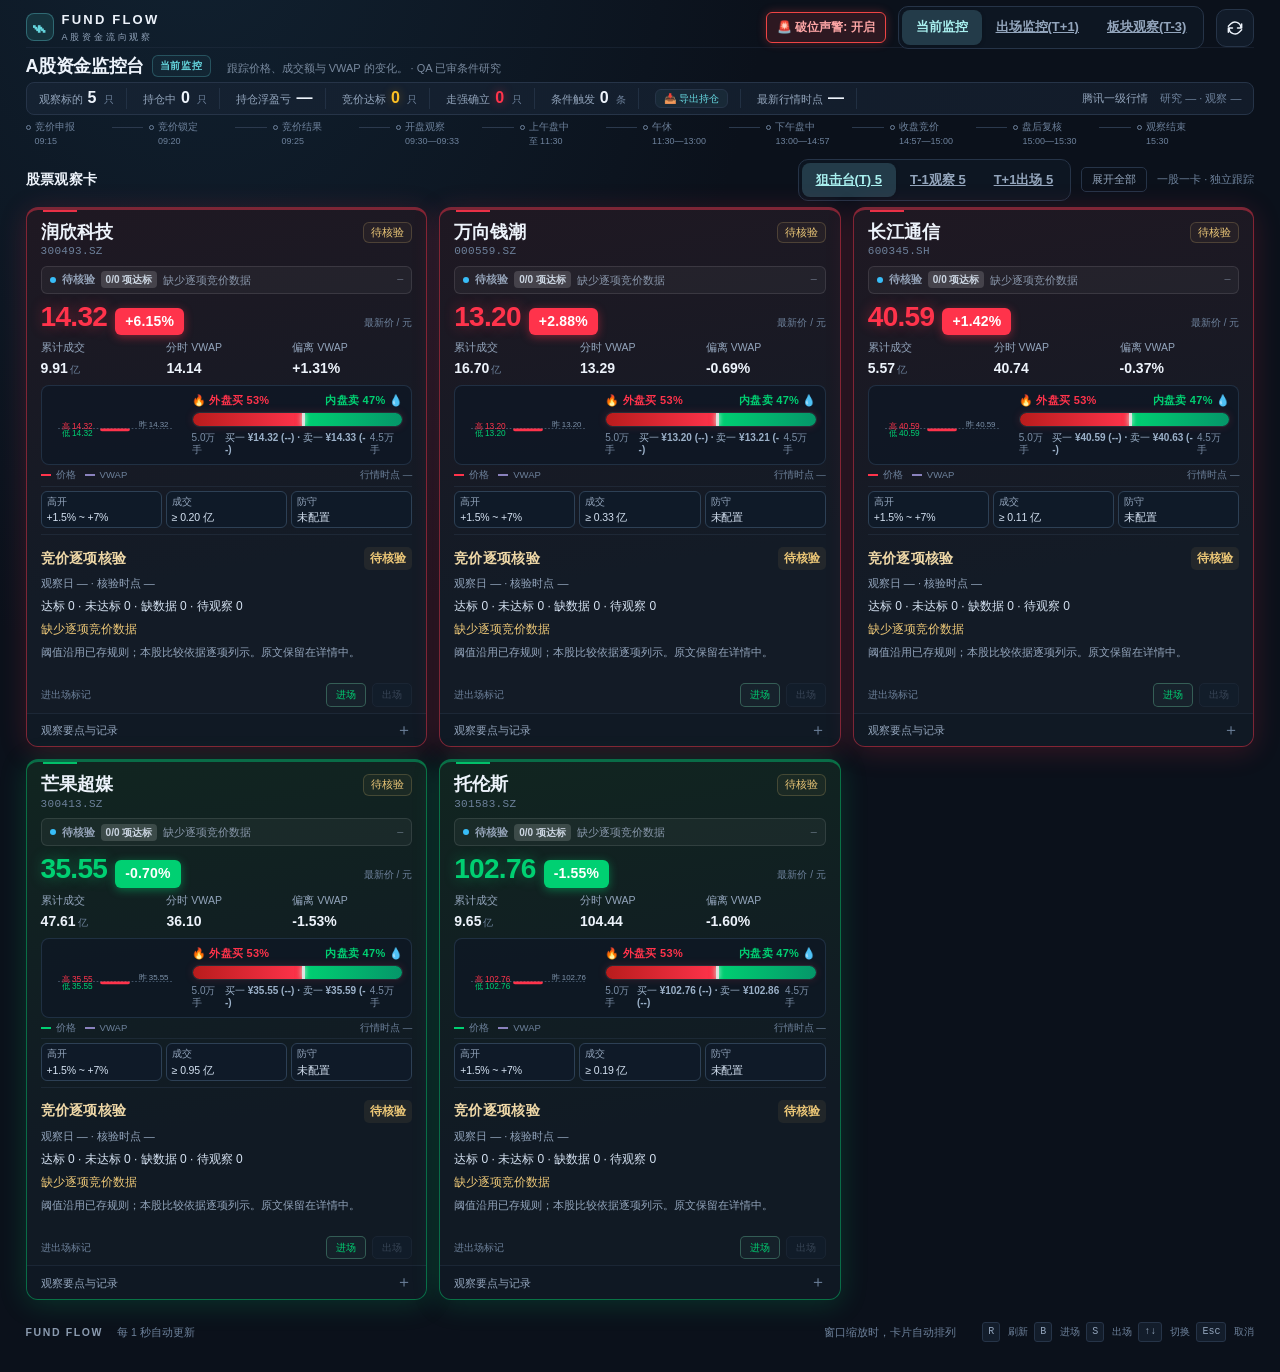
==== index.html @ 34c32840 "sync: 2026-11-11 03:13:58 (6 verified stocks handoff)" ====
<!doctype html>
<html lang="zh-CN">
<head>
  <meta charset="utf-8">
  <meta http-equiv="Cache-Control" content="no-cache, no-store, must-revalidate">
  <meta http-equiv="Pragma" content="no-cache">
  <meta http-equiv="Expires" content="0">
  <meta name="viewport" content="width=device-width, initial-scale=1">
  <meta name="color-scheme" content="dark">
  <title>A股资金监控台</title>
  <link rel="icon" href="data:,">
  <link rel="stylesheet" href="./sniper.css?v=20261111_v14">
  <script src="./sniper.js?v=20261111_v14" defer></script>
</head>
<body data-signal-boundary="not_a_trading_signal">
  <div class="page-shell">
    <header class="page-header">
      <div class="brand"><span class="brand-mark" aria-hidden="true">⌁</span><span>FUND FLOW<small>A股资金流向观察</small></span></div>
      <div class="header-actions">
        <button id="alarm-sound-toggle" class="alarm-sound-btn enabled" type="button" title="点击切换破位警报音">🚨 破位声警: 开启</button>
        <div class="mode-switch" role="group" aria-label="查看模式">
          <button id="live-mode" class="mode-button selected" type="button" aria-pressed="true">当前监控</button>
          <a class="mode-button" href="./exit-watch.html">出场监控(T+1)</a>
          <a class="mode-button" href="./sector-watch.html">板块观察(T-3)</a>
          </div>
        <button id="refresh-button" class="icon-button" type="button" aria-label="刷新当前监控" title="刷新当前监控"><svg viewBox="0 0 24 24" fill="none" aria-hidden="true"><path d="M20 7v5h-5M4 17v-5h5M19 11a7 7 0 0 0-12-4L4 10m16 4-3 3A7 7 0 0 1 5 13"/></svg></button>
      </div>
    </header>

    <main>
      <section class="overview" aria-labelledby="page-title">
        <div class="overview-heading">
          <div><h1 id="page-title">A股资金监控台<span id="mode-label" class="mode-label">当前监控</span></h1><p id="session-description" class="session-description">正在载入观察名单与最新行情。</p></div>
          </div>
        <div class="session-strip">
          <div class="session-stat"><span>观察标的</span><strong id="stock-count">—</strong><small>只</small></div>
          <div class="session-stat"><span>持仓中</span><strong id="holding-count">—</strong><small>只</small></div>
          <div class="session-stat"><span>持仓浮盈亏</span><strong id="pnl-summary">—</strong></div>
          <div class="session-stat gold-stat"><span>竞价达标</span><strong id="auction-confirmed-count" class="gold-text">—</strong><small>只</small></div>
          <div class="session-stat surge-stat"><span>走强确立</span><strong id="surge-confirmed-count" class="surge-text">—</strong><small>只</small></div>
          <div class="session-stat"><span>条件触发</span><strong id="event-count">—</strong><small>条</small></div>
          <div class="session-stat"><button id="export-holdings-btn" class="export-btn" type="button" title="导出持仓报告 (JSON)">📥 导出持仓</button></div>
          <div class="session-stat time-stat"><span>最新行情时点</span><strong id="quote-time">—</strong></div>
          <div class="session-source"><span id="source-label">行情来源待确认</span><span id="seed-date"></span></div>
        </div>
        <ol class="phase-track" aria-label="观察时段">
          <li data-step="0"><span class="step-dot"></span><span>竞价申报<small>09:15</small></span></li>
          <li data-step="1"><span class="step-dot"></span><span>竞价锁定<small>09:20</small></span></li>
          <li data-step="2"><span class="step-dot"></span><span>竞价结果<small>09:25</small></span></li>
          <li data-step="3"><span class="step-dot"></span><span>开盘观察<small>09:30—09:33</small></span></li>
          <li data-step="4"><span class="step-dot"></span><span>上午盘中<small>至 11:30</small></span></li>
          <li data-step="5"><span class="step-dot"></span><span>午休<small>11:30—13:00</small></span></li>
          <li data-step="6"><span class="step-dot"></span><span>下午盘中<small>13:00—14:57</small></span></li>
          <li data-step="7"><span class="step-dot"></span><span>收盘竞价<small>14:57—15:00</small></span></li>
          <li data-step="8"><span class="step-dot"></span><span>盘后复核<small>15:00—15:30</small></span></li>
          <li data-step="9"><span class="step-dot"></span><span>观察结束<small>15:30</small></span></li>
        </ol>
      </section>

      <section class="watchlist" aria-labelledby="watchlist-title">
        <div class="section-heading"><h2 id="watchlist-title">股票观察卡</h2><span style="display:flex;gap:10px;align-items:center"><span class="mode-switch" role="group" aria-label="战役时段页面"><a class="mode-button phase-tab" data-phase-filter="T-1_POSTMARKET" href="./sniper.html">狙击台(T)</a><a class="mode-button phase-tab" data-phase-filter="T-1_PM_WATCH" href="./t-minus1.html">T-1观察</a><a class="mode-button phase-tab" data-phase-filter="T+1_EXIT_DONE" href="./t-plus1.html">T+1出场</a></span><button id="toggle-all-details" class="toggle-all-btn" type="button" title="展开/折叠全部详情">展开全部</button><span id="list-caption">一股一卡 · 独立跟踪</span></span></div>
        <p id="feed-notice" class="feed-notice" role="status" hidden></p>
        <div id="stock-grid" class="stock-grid" aria-label="股票观察卡片"></div>
        <div id="empty-state" class="empty-state"><span class="empty-orbit" aria-hidden="true">◎</span><h3>正在载入观察名单</h3><p>QA 交接到达后，行情与原始观察条件会显示在每只股票的卡片里。</p></div>
      </section>
    </main>
    <footer><span>FUND FLOW</span><span id="footer-status">A股资金流向观察</span><span class="footer-hint">窗口缩放时，卡片自动排列</span><span class="kbd-hint"><kbd>R</kbd>刷新 <kbd>B</kbd>进场 <kbd>S</kbd>出场 <kbd>↑↓</kbd>切换 <kbd>Esc</kbd>取消</span></footer>
  </div>
<div style="display:none" hidden aria-hidden="true"><span id="connection-dot"></span><span id="connection-text"></span><button id="demo-mode"></button></div>
</body>
</html>
---- sniper.css ----
:root{color-scheme:dark;--bg:#0b111b;--panel:#131d2b;--panel-raised:#172333;--line:#263448;--text:#edf3fb;--muted:#93a5bc;--subtle:#6d819b;--cyan:#65d6de;--red:#ff334b;--green:#00d072;--yellow:#ecc777;--purple:#c6adff;--radius:18px;font-family:Inter,"Segoe UI","Microsoft YaHei UI","PingFang SC",sans-serif;font-size:16px}
*{box-sizing:border-box}body{margin:0;background:radial-gradient(ellipse at 15% -10%,#16304488 0,transparent 38%),var(--bg);color:var(--text);line-height:1.55}button{font:inherit;color:inherit;cursor:pointer}button:disabled{cursor:default;opacity:.55}button:focus-visible,summary:focus-visible{outline:3px solid var(--cyan);outline-offset:4px}button,summary{-webkit-tap-highlight-color:transparent}button{transition:background .15s,border-color .15s,transform .15s}button:active{transform:translateY(1px)}[hidden]{display:none!important}.page-shell{max-width:1760px;margin:0 auto;padding:0 clamp(20px,3.6vw,64px)}.page-header{min-height:104px;display:flex;align-items:center;justify-content:space-between;gap:20px;border-bottom:1px solid #26344880}.brand{display:flex;align-items:center;gap:13px;font-size:16px;font-weight:750;letter-spacing:2.2px}.brand-mark{display:grid;place-items:center;width:44px;height:44px;border:1px solid #65d6de55;border-radius:13px;background:#15333d;color:var(--cyan);font-size:42px;line-height:1;letter-spacing:0}.brand small{display:block;font-size:11px;font-weight:400;letter-spacing:2.8px;color:var(--muted);margin-top:3px}.header-actions{display:flex;align-items:center;gap:12px}.mode-switch{display:flex;padding:5px;border:1px solid var(--line);border-radius:12px;background:#0d1622}.mode-button{border:0;border-radius:8px;padding:9px 17px;background:transparent;color:var(--muted);font-size:15px;font-weight:600;white-space:nowrap}.mode-button.selected{background:#233b49;color:#a9f0ef;box-shadow:0 1px 4px #0003}.mode-button:hover:not(.selected){background:#1a2637;color:var(--text)}.mode-button.demo-selected{background:#342b4b;color:#d8c6ff}.icon-button{width:44px;height:44px;display:grid;place-items:center;border:1px solid var(--line);background:#111b29;border-radius:12px}.icon-button:hover{background:#1d2b3f;border-color:#4a6586}.icon-button svg{width:20px;height:20px;stroke:currentColor;stroke-width:1.7;stroke-linecap:round;stroke-linejoin:round}.overview{padding:38px 0 28px}.overview-heading{display:flex;justify-content:space-between;align-items:flex-start;gap:22px}.eyebrow{margin:0 0 8px;color:var(--muted);font-size:14px;letter-spacing:1.6px}h1{display:flex;flex-wrap:wrap;align-items:center;gap:16px;margin:0;font-size:clamp(28px,3vw,38px);line-height:1.35;font-weight:650;letter-spacing:-.8px}.mode-label{color:var(--cyan);font-size:12px;letter-spacing:.7px;font-weight:600;border:1px solid #65d6de40;background:#65d6de0b;padding:4px 9px;border-radius:6px}.mode-label.demo{color:var(--purple);border-color:#c6adff45;background:#c6adff0b}.session-description{color:var(--muted);font-size:16px;margin:12px 0 0}.connection{display:flex;align-items:center;gap:8px;font-size:13px;color:var(--muted);white-space:nowrap;padding-top:10px}.connection-dot{width:7px;height:7px;flex:none;background:var(--subtle);border-radius:50%;box-shadow:0 0 0 4px #6d819b13}.connection-dot.connected{background:var(--green);box-shadow:0 0 0 4px #73d5ac12}.connection-dot.demo{background:var(--purple);box-shadow:0 0 0 4px #c6adff12}.connection-dot.error{background:var(--yellow);box-shadow:0 0 0 4px #ecc77712}.session-strip{margin-top:29px;display:flex;gap:0;padding:20px 24px;background:linear-gradient(115deg,#152232,#121b29);border:1px solid var(--line);border-radius:14px}.session-stat{padding-right:34px;margin-right:34px;border-right:1px solid #2b3c52;white-space:nowrap;line-height:1.3}.session-stat>span{display:block;color:var(--muted);font-size:13px;margin-bottom:9px}.session-stat strong{font-size:29px;font-weight:550;letter-spacing:.5px;font-variant-numeric:tabular-nums}.session-stat small{margin-left:8px;font-size:13px;color:var(--subtle)}.time-stat{border-right:0;margin:0;padding:0}.time-stat strong{font-size:25px}.session-source{margin-left:auto;align-self:center;text-align:right;display:flex;flex-direction:column;gap:6px;color:var(--muted);font-size:13px}.session-source span:last-child{color:var(--subtle);font-size:12px}.phase-track{display:flex;list-style:none;padding:0;margin:27px 0 0;max-width:830px;gap:0}.phase-track li{display:flex;align-items:center;position:relative;color:var(--subtle);font-size:13px;flex:1;gap:10px}.phase-track li:not(:last-child):after{content:"";height:1px;background:#2b394d;position:absolute;left:91px;right:18px;top:11px}.phase-track li:last-child{flex:.9}.phase-track small{display:block;font-size:11px;color:var(--subtle);font-variant-numeric:tabular-nums;margin-top:2px}.step-dot{width:7px;height:7px;border:1px solid var(--subtle);border-radius:50%;align-self:flex-start;margin-top:7px;flex:none}.phase-track li.active{color:var(--cyan)}.phase-track li.active .step-dot{border-color:var(--cyan);background:var(--cyan);box-shadow:0 0 0 4px #65d6de15}.phase-track li.complete .step-dot{background:#547b89;border-color:#547b89}.section-heading{display:flex;align-items:baseline;justify-content:space-between;gap:20px;margin:11px 0 17px}.section-heading h2{font-size:18px;letter-spacing:.4px;font-weight:600;margin:0}.section-heading>span{font-size:12px;color:var(--subtle)}.stock-grid{display:grid;grid-template-columns:repeat(2,minmax(0,1fr));gap:22px;align-items:start}.stock-card{position:relative;min-width:0;padding:25px 26px 0;border:1px solid var(--line);border-radius:var(--radius);background:linear-gradient(155deg,#172333 0%,#121c2b 75%);box-shadow:0 8px 35px #00000010;overflow:hidden;--stock-color:var(--cyan)}.stock-card:before{content:"";position:absolute;top:0;left:26px;width:42px;height:2px;background:var(--stock-color);opacity:.9}.stock-card.positive{--stock-color:var(--red)}.stock-card.negative{--stock-color:var(--green)}.card-heading{display:flex;justify-content:space-between;align-items:flex-start;gap:12px}.stock-name{font-size:22px;font-weight:650;line-height:1.3;margin:0;overflow-wrap:anywhere}.stock-code{color:var(--subtle);font:13px/1.4 "Cascadia Mono",Consolas,monospace;margin-top:6px;letter-spacing:.5px}.stock-status{flex:none;max-width:47%;border:1px solid #5b728d33;color:var(--muted);background:#839bb509;font-size:12px;padding:4px 8px;border-radius:6px;text-align:center;overflow-wrap:anywhere}.stock-status.accent{color:var(--cyan);background:#65d6de0b;border-color:#65d6de33}.stock-status.warning{color:var(--yellow);background:#ecc7770b;border-color:#ecc77733}.stock-status.purple{color:var(--purple);background:#c6adff0b;border-color:#c6adff33}.stock-status.positive{color:var(--red);background:#ff87950b;border-color:#ff879533}.stock-status.negative{color:var(--green);background:#73d5ac0b;border-color:#73d5ac33}.price-row{display:flex;align-items:baseline;gap:14px;margin:19px 0 16px;flex-wrap:wrap}.stock-price{font-size:43px;line-height:1.15;font-weight:550;letter-spacing:-1px;font-variant-numeric:tabular-nums}.stock-price.positive,.stock-change.positive{color:var(--red)}.stock-price.negative,.stock-change.negative{color:var(--green)}.stock-price.missing{color:#586e88;letter-spacing:1px}.stock-change{font-size:18px;font-weight:500;letter-spacing:.2px;font-variant-numeric:tabular-nums}.price-label{color:var(--subtle);font-size:12px;margin-left:auto}.metric-grid{display:grid;grid-template-columns:repeat(3,minmax(0,1fr));gap:12px}.metric{min-width:0}.metric span{display:block;font-size:12px;color:var(--muted);margin-bottom:4px}.metric strong{font-size:19px;font-weight:550;white-space:nowrap;font-variant-numeric:tabular-nums}.metric small{font-size:12px;color:var(--subtle);margin-left:3px;font-weight:400}.chart-area{margin:20px -2px 12px;position:relative;height:130px}.stock-chart{display:block;width:100%;height:130px;overflow:visible}.chart-placeholder{height:100%;display:flex;align-items:center;justify-content:center;flex-direction:column;gap:7px;border:1px dashed #30415966;border-radius:9px;background:linear-gradient(0deg,#0b172630,transparent);font-size:13px;color:var(--subtle)}.chart-placeholder svg{height:25px;width:56px;stroke:#4b647d;stroke-width:1.5;fill:none}.chart-grid{stroke:#2c3d5070;stroke-width:1;stroke-dasharray:3 5}.price-path{fill:none;stroke:var(--stock-color);stroke-width:2;stroke-linejoin:round;stroke-linecap:round}.vwap-path{fill:none;stroke:#8a82bd;stroke-width:1.3;stroke-dasharray:4 4;stroke-linecap:round}.chart-point{fill:var(--stock-color);stroke:#172333;stroke-width:2}.chart-label{fill:var(--subtle);font-size:10px;font-family:Consolas,monospace}.chart-legend{display:flex;justify-content:space-between;align-items:center;color:var(--subtle);font-size:11px;margin-bottom:17px;gap:6px}.chart-legend-items{display:flex;gap:13px}.chart-legend-items span{display:flex;align-items:center;gap:5px}.chart-legend-items i{width:10px;height:2px;background:var(--stock-color);display:inline-block}.chart-legend-items .vwap-key{height:0;border-top:2px dashed #8a82bd;background:transparent}.conditions{padding:15px 0 17px;border-top:1px solid #2d3d5166}.conditions h3{font-size:12px;font-weight:500;color:var(--muted);margin:0 0 10px}.condition-list{display:flex;flex-wrap:wrap;gap:7px}.condition-chip{display:flex;gap:7px;align-items:baseline;font-size:12px;padding:5px 8px;border:1px solid #2d4055;border-radius:6px;background:#0f1a28}.condition-chip span{color:var(--muted)}.condition-chip strong{font-weight:500;color:#d5e2f2;font-variant-numeric:tabular-nums}.latest-event{font-size:13px;line-height:1.5;padding:11px 13px;border-radius:8px;background:#65d6de07;border:1px solid #65d6de1b;color:#b7cedb;margin-bottom:15px;overflow-wrap:anywhere}.latest-event.warning{color:var(--yellow);background:#ecc77707;border-color:#ecc77725}.card-details{margin:0 -26px;padding:0 26px;background:#0c142150;border-top:1px solid #2d3d5166}.card-details summary{padding:13px 0;color:var(--muted);font-size:12px;cursor:pointer;list-style:none;display:flex;justify-content:space-between;align-items:center}.card-details summary::-webkit-details-marker{display:none}.card-details summary:after{content:"＋";font-size:16px;color:var(--subtle)}.card-details[open] summary:after{content:"−"}.detail-content{font-size:13px;color:var(--muted);padding:0 0 18px;overflow-wrap:anywhere}.detail-content p{margin:0 0 13px}.event-list{list-style:none;padding:0;margin:0}.event-list li{display:flex;align-items:baseline;gap:11px;padding:8px 0;border-top:1px solid #29394b66}.event-list time{font-size:11px;color:var(--subtle);font-family:Consolas,monospace;white-space:nowrap}.event-list span{flex:1}.event-empty{color:var(--subtle)}.feed-notice{background:#ecc77709;border:1px solid #ecc7772b;border-radius:10px;padding:12px 16px;font-size:14px;color:var(--yellow);margin:0 0 18px;overflow-wrap:anywhere}.empty-state{border:1px dashed var(--line);border-radius:var(--radius);padding:65px 20px;text-align:center;color:var(--muted)}.empty-state h3{margin:12px 0 7px;font-size:20px;color:#c3d4e7;font-weight:500}.empty-state p{font-size:14px;margin:0}.empty-orbit{font-size:35px;color:var(--cyan)}footer{display:flex;align-items:center;gap:14px;padding:29px 0 27px;margin-top:13px;color:var(--subtle);font-size:11px}footer>span:first-child{letter-spacing:1.6px;color:#8b9bb0;font-weight:650}.footer-hint{margin-left:auto}
@media(min-width:1580px){.stock-grid{grid-template-columns:repeat(3,minmax(0,1fr))}.stock-grid.two-cards{grid-template-columns:repeat(2,minmax(0,1fr));max-width:1320px}.stock-card{padding-left:25px;padding-right:25px}.card-details{margin-left:-25px;margin-right:-25px;padding-left:25px;padding-right:25px}}
@media(max-width:1000px){.page-shell{padding:0 24px}.stock-grid{gap:16px}.stock-card{padding:21px 20px 0}.card-details{margin:0 -20px;padding:0 20px}.stock-name{font-size:21px}.stock-price{font-size:39px}.price-row{gap:10px}.metric strong{font-size:17px}.metric-grid{gap:8px}.session-stat{padding-right:24px;margin-right:24px}.time-stat{padding:0;margin:0}.session-source{font-size:12px}.brand{font-size:14px}.stock-status{font-size:11px}}
@media(max-width:720px){.page-shell{padding:0 17px}.page-header{min-height:89px;gap:14px;flex-wrap:wrap;padding:19px 0}.brand-mark{width:36px;height:36px;font-size:35px}.brand{gap:10px;font-size:13px;letter-spacing:1.8px}.brand small{font-size:10px;letter-spacing:1.8px}.header-actions{gap:8px}.mode-switch{padding:4px}.mode-button{padding:8px 10px;font-size:13px}.icon-button{width:37px;height:37px}.overview{padding:27px 0 20px}.overview-heading{display:block}.connection{padding-top:14px;font-size:12px}.eyebrow{font-size:12px}h1{font-size:29px;gap:12px}.session-description{font-size:14px}.session-strip{padding:17px;margin-top:21px;flex-wrap:wrap}.session-stat{padding-right:19px;margin-right:19px}.session-stat>span{font-size:11px;margin-bottom:8px}.session-stat strong{font-size:25px}.session-stat small{font-size:11px;margin-left:5px}.time-stat{padding:0;margin:0}.time-stat strong{font-size:20px}.session-source{width:100%;margin-top:16px;padding-top:13px;border-top:1px solid #2b3c5280;flex-direction:row;justify-content:space-between;text-align:left;gap:10px;font-size:11px}.session-source span:last-child{font-size:11px}.phase-track{margin-top:22px}.phase-track li{font-size:11px;gap:6px;flex:1}.phase-track li:not(:last-child):after{left:68px;right:7px;top:9px}.phase-track small{font-size:9px}.step-dot{width:5px;height:5px;margin-top:6px}.phase-track li:last-child{flex:1.2}.stock-grid{grid-template-columns:1fr;gap:17px}.stock-card{padding:23px 23px 0}.card-details{margin:0 -23px;padding:0 23px}.stock-name{font-size:23px}.stock-code{font-size:13px}.stock-price{font-size:43px}.stock-change{font-size:18px}.metric strong{font-size:19px}.metric span{font-size:12px}.stock-status{font-size:12px}.section-heading>span{font-size:11px}.section-heading h2{font-size:17px}.chart-area,.stock-chart{height:135px}footer{flex-wrap:wrap;gap:8px 14px;font-size:10px}.footer-hint{width:100%;margin:0}}
@media(max-width:390px){.header-actions{width:100%;justify-content:space-between}.mode-switch{flex:1}.mode-button{flex:1}.session-strip{padding:15px}.session-stat{padding-right:15px;margin-right:15px}.time-stat{padding:0;margin:0}.session-stat strong{font-size:22px}.time-stat strong{font-size:18px}.stock-card{padding:20px 18px 0}.card-details{margin:0 -18px;padding:0 18px}.price-label{display:none}.stock-status{max-width:42%}.condition-chip{font-size:11px}.metric strong{font-size:18px}}
@media(prefers-reduced-motion:reduce){*{transition:none!important;scroll-behavior:auto!important}}

/* Compact cards keep the full watchlist visible in everyday desktop windows. */
:root{font-size:15px;--radius:14px}
.page-shell{padding-right:clamp(18px,2.3vw,40px);padding-left:clamp(18px,2.3vw,40px)}
.page-header{min-height:62px}
.brand{gap:10px;font-size:14px}
.brand-mark{width:35px;height:35px;border-radius:10px;font-size:34px}
.brand small{font-size:9px;margin-top:1px}
.mode-switch{padding:3px;border-radius:10px}
.mode-button{padding:7px 14px;font-size:13px}
.icon-button{width:38px;height:38px;border-radius:10px}
.overview{padding:12px 0 8px}
.overview-heading{align-items:center;gap:16px}
.overview-heading>div:first-child{display:flex;align-items:baseline;gap:16px;min-width:0;flex-wrap:wrap}
h1{font-size:25px;gap:11px;letter-spacing:-.4px}
.mode-label{font-size:10px;padding:3px 7px}
.session-description{font-size:14px;margin:0}
.connection{padding-top:0;font-size:12px}
.session-strip{margin-top:11px;padding:9px 16px;border-radius:10px;align-items:center}
.session-stat{display:flex;align-items:baseline;gap:7px;padding-right:24px;margin-right:24px}
.session-stat>span{font-size:12px;margin-bottom:0}
.session-stat small{font-size:11px;margin-left:0}
.session-stat strong{font-size:22px}
.time-stat{padding:0;margin:0}
.time-stat strong{font-size:19px}
.session-source{flex-direction:row;gap:12px;font-size:11px}
.session-source span:last-child{font-size:11px}
.phase-track{display:grid;grid-template-columns:repeat(10,minmax(0,1fr));gap:10px 16px;margin-top:11px;max-width:none}
.phase-track li{font-size:11px;gap:7px;min-width:0}
.phase-track li>span:last-child{display:block;white-space:nowrap}
.phase-track small{font-size:10px;margin-top:0}
.phase-track li:not(:last-child):after{left:86px;right:0;top:8px}
.step-dot{width:5px;height:5px;margin-top:6px}
.section-heading{margin:0 0 9px}
.section-heading h2{font-size:15px}
.section-heading>span{font-size:11px}
.stock-grid{grid-template-columns:repeat(2,minmax(0,1fr));gap:14px}
.stock-grid.two-cards{grid-template-columns:repeat(2,minmax(0,1fr));max-width:820px}
.stock-card{padding:16px 16px 0}
.stock-card:before{left:16px;width:34px}
.card-heading{gap:8px}
.stock-name{font-size:18px;line-height:1.25}
.stock-code{font-size:11px;line-height:1.2;margin-top:2px;letter-spacing:.3px}
.stock-status{font-size:10px;line-height:1.4;padding:3px 6px;max-width:48%}
.price-row{gap:9px;margin:7px 0}
.stock-price{font-size:32px;line-height:1.15;letter-spacing:-.7px}
.stock-change{font-size:14px}
.price-label{font-size:10px}
.metric-grid{gap:7px}
.metric span{font-size:11px;line-height:1.2;margin-bottom:3px}
.metric strong{font-size:16px;line-height:1.2}
.metric small{font-size:10px;margin-left:2px}
.chart-area{height:94px;margin:9px -2px 2px}
.stock-chart{height:94px}
.chart-placeholder{font-size:11px;gap:4px}
.chart-placeholder svg{height:20px;width:44px}
.chart-legend{font-size:10px;line-height:1.3;margin-bottom:7px}
.chart-legend-items{gap:9px}
.conditions{padding:8px 0 9px}
.conditions h3{display:none}
.condition-list{display:grid;grid-template-columns:repeat(3,minmax(0,1fr));gap:5px}
.condition-chip{display:block;min-width:0;padding:4px 5px;font-size:11px;line-height:1.35}
.condition-chip span{display:block;font-size:10px;margin-bottom:2px}
.condition-chip strong{display:block;white-space:nowrap;font-size:11px;letter-spacing:-.15px}
/* The current event already appears in the status badge; its full history remains in details. */
.latest-event{display:none}
.card-details{margin:0 -16px;padding:0 16px}
.card-details summary{font-size:12px;line-height:1.3;padding:9px 0}
.detail-content{font-size:13px;padding-bottom:14px}
.hypothesis-preview{margin:0 0 8px;font-size:11.5px;line-height:1.5;color:#c3d4e7;white-space:normal;overflow:visible;background:rgba(255,255,255,0.03);padding:6px 8px;border-radius:4px;border-left:2px solid #3b82f6}
.hypothesis-preview[hidden]{display:none}
.review-state{margin:0 0 8px;padding:6px 8px;border-left:2px solid #65d6de66;background:#0c192555;font-size:10px;color:var(--muted)}
.review-state.warning{border-left-color:var(--yellow);color:var(--yellow)}
.review-summary{margin:3px 0 0;color:var(--text);display:-webkit-box;-webkit-line-clamp:2;-webkit-box-orient:vertical;overflow:hidden;line-height:1.5}
.intraday-conditions>h4{font-size:12px;color:var(--cyan);font-weight:550;margin:12px 0 6px}
.review-alert{display:inline-block;margin-top:4px;padding:2px 6px;border:1px solid var(--line);border-radius:4px;color:var(--muted)}
.review-alert.buy{color:var(--red);border-color:#ff879555;background:#ff87950b}
.review-alert.sell{color:var(--green);border-color:#73d5ac55;background:#73d5ac0b}
.manual-controls{display:flex;align-items:center;flex-wrap:wrap;gap:6px;padding:7px 0 9px}
.manual-label{margin-right:auto;font-size:10px;color:var(--subtle)}
.manual-label.holding{color:var(--cyan);font-weight:600}
.manual-label.exited{color:var(--subtle);text-decoration:line-through}
.manual-controls button{border:1px solid var(--line);border-radius:5px;background:#122032;padding:3px 9px;font-size:10px;font-weight:500;transition:all .15s}
.manual-controls button:hover:not(:disabled){background:#20374a;border-color:#4a6586}
.manual-controls button:disabled{opacity:.4;cursor:default}
.manual-controls .entry-button{border-color:#73d5ac55;color:var(--green);background:#73d5ac0b}
.manual-controls .entry-button:hover:not(:disabled){background:#73d5ac1a;border-color:#73d5ac88}
.manual-controls .entry-button:disabled{border-color:var(--line);color:var(--subtle);background:#122032}
.manual-controls .exit-button{border-color:#ff879555;color:var(--red);background:#ff87950b}
.manual-controls .exit-button:hover:not(:disabled){background:#ff87951a;border-color:#ff879588}
.manual-controls .exit-button:disabled{border-color:var(--line);color:var(--subtle);background:#122032}
.manual-message{flex-basis:100%;margin:2px 0 0;font-size:10px;color:var(--yellow)}

/* H1: 浮动盈亏指示器 */
.pnl-indicator{font-size:10px;font-weight:600;padding:2px 6px;border-radius:4px;white-space:nowrap}
.pnl-indicator.pnl-profit{color:var(--red);background:rgba(255,135,149,0.1);border:1px solid rgba(255,135,149,0.25)}
.pnl-indicator.pnl-loss{color:var(--green);background:rgba(115,213,172,0.1);border:1px solid rgba(115,213,172,0.25)}
.pnl-indicator.pnl-flat{color:var(--muted);background:rgba(147,165,188,0.08);border:1px solid rgba(147,165,188,0.2)}

/* H2: 出场信号建议（观察提示） */
.exit-signal{flex-basis:100%;font-size:10px;padding:3px 6px;border-radius:4px;margin-top:2px;line-height:1.4}
.exit-signal.exit-warning{color:var(--yellow);background:rgba(236,199,119,0.08);border:1px solid rgba(236,199,119,0.2)}
.exit-signal.exit-info{color:var(--cyan);background:rgba(101,214,222,0.06);border:1px solid rgba(101,214,222,0.15)}
.reviewed-conditions .condition-chip:first-child strong{color:var(--cyan)}
.reviewed-conditions .condition-chip:last-child strong{font-size:10px}
.source-conditions h4,.original-condition-fields dt{font-size:12px;font-weight:550;color:#c3d4e7;margin:10px 0 5px}
.source-conditions p{line-height:1.65}
.original-condition-fields{margin:0 0 12px;line-height:1.65}
.original-condition-fields dd{margin:0;overflow-wrap:anywhere}
.original-condition-fields .original-condition-fields{margin-left:10px}
.original-condition-list{margin:0;padding-left:18px}
.original-condition-list li{margin:0 0 5px}
.conditional .chart-area,.conditional .stock-chart{height:74px}
.event-list li{padding:7px 0;gap:8px}
footer{padding:14px 0;margin-top:2px;font-size:10px}
@media(min-width:1280px){
  .stock-grid{grid-template-columns:repeat(4,minmax(0,1fr))}
}
@media(min-width:960px){
  .stock-grid.three-columns{grid-template-columns:repeat(3,minmax(0,1fr))}
}
@media(min-width:960px) and (max-height:740px){
  .page-header{min-height:56px}
  .overview{padding-top:9px;padding-bottom:7px}
  h1{font-size:23px}
  .session-strip{margin-top:8px;padding-top:7px;padding-bottom:7px}
  .session-stat strong{font-size:21px}
  .time-stat strong{font-size:18px}
  .phase-track{margin-top:8px}
  .section-heading{margin-bottom:7px}
  .stock-card{padding-top:14px}
  .stock-code{margin-top:1px}
  .price-row{margin:6px 0}
  .chart-area{height:90px;margin-top:7px}
  .stock-chart{height:90px}
  .conditional .chart-area,.conditional .stock-chart{height:64px}
  .chart-legend{margin-bottom:5px}
  .conditions{padding-top:6px;padding-bottom:7px}
  .card-details summary{padding-top:8px;padding-bottom:8px}
  footer{padding-top:10px;padding-bottom:10px}
}
@media(max-width:959px){
  .phase-track{grid-template-columns:repeat(4,minmax(0,1fr))}
  .phase-track li:nth-child(4n):after{display:none}
  .overview-heading>div:first-child{display:block}
  .session-description{margin-top:4px}
  .session-source{flex-direction:column;gap:2px}
}
@media(max-width:720px){
  .page-header{min-height:66px;padding:10px 0;gap:12px}
  .brand{font-size:12px;letter-spacing:1.4px;gap:8px}
  .brand-mark{width:32px;height:32px;font-size:31px}
  .brand small{font-size:9px;letter-spacing:1.4px}
  .header-actions{gap:7px}
  .mode-button{padding:8px 10px;font-size:12px}
  .icon-button{width:36px;height:36px}
  .overview{padding:14px 0 10px}
  .overview-heading{display:block}
  h1{font-size:25px}
  .connection{padding-top:7px;font-size:11px}
  .session-description{font-size:13px}
  .session-strip{margin-top:12px;padding:10px 12px}
  .session-stat{display:block;padding-right:16px;margin-right:16px}
  .session-stat>span{font-size:10px;margin-bottom:3px}
  .session-stat strong{font-size:22px}
  .session-stat small{margin-left:4px}
  .time-stat{padding:0;margin:0}
  .time-stat strong{font-size:18px}
  .session-source{margin-top:8px;padding-top:7px;flex-direction:row;gap:7px;font-size:10px}
  .session-source span:last-child{font-size:10px}
  .phase-track{margin-top:13px;grid-template-columns:repeat(3,minmax(0,1fr))}
  .phase-track li:nth-child(4n):after{display:block}
  .phase-track li:nth-child(3n):after{display:none}
  .phase-track li>span:last-child{display:block}
  .phase-track small{font-size:9px;margin-top:1px}
  .phase-track li:not(:last-child):after{left:66px;right:7px}
  .stock-grid,.stock-grid.two-cards{grid-template-columns:1fr;max-width:none;gap:13px}
  .stock-card{padding:16px 16px 0}
  .section-heading{margin:2px 0 10px}
  .stock-status{font-size:11px}
  .stock-name{font-size:19px}
  .card-details summary{padding:12px 0}
}
@media(max-width:390px){
  .page-header{gap:9px}
  .header-actions{width:100%}
  .session-stat{padding-right:13px;margin-right:13px}
  .time-stat{padding:0;margin:0}
  .session-stat strong{font-size:21px}
  .time-stat strong{font-size:17px}
}

/* H3: 持仓浮盈亏汇总 */
#pnl-summary.pnl-up { color: var(--red, #ff8795); }
#pnl-summary.pnl-down { color: var(--green, #73d5ac); }

/* J5: 卡片价格闪烁 */
.stock-price.price-tick-up { animation: tick-red 0.5s ease-out; }
.stock-price.price-tick-down { animation: tick-green 0.5s ease-out; }
@keyframes tick-red {
  0% { color: var(--red, #ff8795); text-shadow: 0 0 10px rgba(255,135,149,0.4); }
  100% { text-shadow: none; }
}
@keyframes tick-green {
  0% { color: var(--green, #73d5ac); text-shadow: 0 0 10px rgba(115,213,172,0.4); }
  100% { text-shadow: none; }
}

/* J2: 键盘快捷键 */
.kbd-hint { margin-left: 12px; font-size: 10px; color: var(--subtle, #6d819b); display: flex; gap: 6px; align-items: center; flex-wrap: wrap; }
.kbd-hint kbd {
  display: inline-block;
  padding: 1px 5px;
  border: 1px solid var(--line, #263448);
  border-radius: 3px;
  background: var(--panel, #131d2b);
  font-family: Consolas, monospace;
  font-size: 10px;
  color: var(--muted, #93a5bc);
  margin-right: 2px;
}
.stock-card.kbd-focus { outline: 2px solid var(--cyan, #65d6de); outline-offset: 2px; }

/* K2: 展开/折叠全部按钮 */
.toggle-all-btn {
  border: 1px solid var(--line, #263448);
  background: transparent;
  border-radius: 5px;
  padding: 3px 10px;
  font-size: 11px;
  color: var(--muted, #93a5bc);
  cursor: pointer;
  transition: all 0.15s;
  white-space: nowrap;
}
.toggle-all-btn:hover { background: rgba(255,255,255,0.05); color: var(--text, #edf3fb); border-color: #4a6586; }

/* L3: 价格提醒徽章 */
.price-alert-badge {
  border: 1px solid var(--line, #263448);
  background: transparent;
  border-radius: 4px;
  padding: 1px 5px;
  font-size: 10px;
  cursor: pointer;
  line-height: 1.4;
  white-space: nowrap;
}
.price-alert-badge.alert-armed {
  color: var(--cyan, #65d6de);
  border-color: rgba(101,214,222,0.3);
  background: rgba(101,214,222,0.06);
}
.price-alert-badge.alert-triggered {
  color: var(--yellow, #ecc777);
  border-color: rgba(236,199,119,0.4);
  background: rgba(236,199,119,0.12);
  animation: alert-pulse 1s ease-in-out infinite;
}
@keyframes alert-pulse {
  0%, 100% { box-shadow: 0 0 0 0 rgba(236,199,119,0.3); }
  50% { box-shadow: 0 0 8px 2px rgba(236,199,119,0.4); }
}
.stock-card.price-alert-flash { animation: card-alert-flash 2s ease-out; }
@keyframes card-alert-flash {
  0% { box-shadow: 0 0 0 3px var(--yellow, #ecc777), 0 8px 35px #00000010; }
  100% { box-shadow: 0 8px 35px #00000010; }
}

/* L4: 导出持仓按钮 */
.export-btn {
  border: 1px solid var(--line, #263448);
  background: rgba(101,214,222,0.06);
  border-radius: 6px;
  padding: 6px 14px;
  font-size: 12px;
  color: var(--cyan, #65d6de);
  cursor: pointer;
  transition: all 0.15s;
  white-space: nowrap;
  align-self: center;
}
.export-btn:hover { background: rgba(101,214,222,0.12); border-color: rgba(101,214,222,0.4); }


/* === 高对比度醒目红绿风格 & 走势图刻度 === */
.stock-card.positive {
  border-top: 3px solid #ff334b !important;
  border-color: rgba(255, 51, 75, 0.45) !important;
  box-shadow: 0 4px 28px rgba(255, 51, 75, 0.18) !important;
  background: linear-gradient(170deg, #1f1822 0%, #131b26 65%) !important;
}

.stock-card.negative {
  border-top: 3px solid #00d072 !important;
  border-color: rgba(0, 208, 114, 0.45) !important;
  box-shadow: 0 4px 28px rgba(0, 208, 114, 0.18) !important;
  background: linear-gradient(170deg, #112520 0%, #111a24 65%) !important;
}

.stock-price.positive {
  color: #ff334b !important;
  text-shadow: 0 0 14px rgba(255, 51, 75, 0.45) !important;
  font-weight: 750 !important;
}

.stock-price.negative {
  color: #00d072 !important;
  text-shadow: 0 0 14px rgba(0, 208, 114, 0.45) !important;
  font-weight: 750 !important;
}

.stock-change.positive {
  color: #ffffff !important;
  background: #ff334b !important;
  padding: 3px 10px !important;
  border-radius: 6px !important;
  font-weight: 750 !important;
  display: inline-block !important;
  box-shadow: 0 2px 10px rgba(255, 51, 75, 0.45) !important;
}

.stock-change.negative {
  color: #ffffff !important;
  background: #00d072 !important;
  padding: 3px 10px !important;
  border-radius: 6px !important;
  font-weight: 750 !important;
  display: inline-block !important;
  box-shadow: 0 2px 10px rgba(0, 208, 114, 0.45) !important;
}

.chart-scale-label {
  font-size: 11px;
  font-family: Consolas, "JetBrains Mono", monospace;
  font-weight: 750;
  text-shadow: 0 1px 4px #000000;
  dominant-baseline: middle;
}

.chart-last-point {
  stroke: #ffffff;
  stroke-width: 1.5;
}

.chart-last-pulse {
  animation: pulse-ring 1.8s cubic-bezier(0.215, 0.61, 0.355, 1) infinite;
}

@keyframes pulse-ring {
  0% { r: 3.5; opacity: 0.8; }
  50% { r: 7.5; opacity: 0.2; }
  100% { r: 3.5; opacity: 0.8; }
}


/* === 集合竞价金标与特别标注样式 === */
.stock-card.auction-confirmed {
  border: 2px solid #f59e0b !important;
  border-top: 4px solid #f59e0b !important;
  box-shadow: 0 0 25px rgba(245, 158, 11, 0.35), inset 0 0 15px rgba(245, 158, 11, 0.08) !important;
}

.auction-confirmed-badge {
  display: inline-flex;
  align-items: center;
  gap: 3px;
  background: linear-gradient(135deg, #f59e0b 0%, #d97706 100%);
  color: #ffffff !important;
  font-size: 11px;
  font-weight: 800;
  padding: 2px 7px;
  border-radius: 4px;
  margin-left: 6px;
  box-shadow: 0 2px 8px rgba(245, 158, 11, 0.45);
  animation: gold-pulse 2s infinite ease-in-out;
  vertical-align: middle;
}

.auction-confirmed-banner {
  display: flex;
  align-items: center;
  gap: 6px;
  margin: 6px 0 10px;
  padding: 6px 10px;
  background: rgba(245, 158, 11, 0.12);
  border: 1px solid rgba(245, 158, 11, 0.4);
  border-radius: 6px;
  font-size: 11.5px;
  color: #fbbf24;
  font-weight: 600;
  line-height: 1.4;
}

.stock-status.gold-status {
  background: rgba(245, 158, 11, 0.18) !important;
  color: #fbbf24 !important;
  border: 1px solid rgba(245, 158, 11, 0.5) !important;
  font-weight: 750 !important;
}

.gold-stat strong, .gold-text {
  color: #fbbf24 !important;
  text-shadow: 0 0 10px rgba(245, 158, 11, 0.4);
}

@keyframes gold-pulse {
  0% { box-shadow: 0 0 6px rgba(245, 158, 11, 0.4); }
  50% { box-shadow: 0 0 16px rgba(245, 158, 11, 0.85); transform: scale(1.03); }
  100% { box-shadow: 0 0 6px rgba(245, 158, 11, 0.4); }
}

/* === 实时监控动态确立与颜色变幻体系 === */

/* 1. 极度确立 (🔥 主力爆发 / 触及涨停) */
.stock-card.conviction-surge {
  border: 2px solid #ff2a4b !important;
  border-top: 5px solid #ff0055 !important;
  background: radial-gradient(ellipse at top right, rgba(255, 42, 75, 0.16), transparent 75%), #131d2b !important;
  box-shadow: 0 0 32px rgba(255, 42, 75, 0.38), inset 0 0 16px rgba(255, 42, 75, 0.1) !important;
  animation: surge-card-glow 3s infinite alternate ease-in-out;
}

@keyframes surge-card-glow {
  0% { box-shadow: 0 0 20px rgba(255, 42, 75, 0.3); }
  100% { box-shadow: 0 0 38px rgba(255, 0, 85, 0.55), inset 0 0 20px rgba(255, 42, 75, 0.15); }
}

/* 2. 盘中持续走强 (⚡ 均线多头共振 / 量价齐升) */
.stock-card.conviction-strengthening {
  border: 2px solid #8b5cf6 !important;
  border-top: 5px solid #06b6d4 !important;
  background: radial-gradient(ellipse at top right, rgba(139, 92, 246, 0.15), transparent 75%), #131d2b !important;
  box-shadow: 0 0 26px rgba(139, 92, 246, 0.32), inset 0 0 14px rgba(6, 182, 212, 0.08) !important;
  animation: strength-card-glow 3s infinite alternate ease-in-out;
}

@keyframes strength-card-glow {
  0% { box-shadow: 0 0 18px rgba(139, 92, 246, 0.25); }
  100% { box-shadow: 0 0 32px rgba(6, 182, 212, 0.45); }
}

/* 3. 竞价金标确立 (👑 竞价符合) */
.stock-card.conviction-auction {
  border: 2px solid #f59e0b !important;
  border-top: 4px solid #f59e0b !important;
  background: radial-gradient(ellipse at top right, rgba(245, 158, 11, 0.12), transparent 75%), #131d2b !important;
  box-shadow: 0 0 24px rgba(245, 158, 11, 0.32) !important;
}

/* 4. 破位弱化 (⚠️ 跌破均线防守) */
.stock-card.conviction-weakening {
  border: 1px solid rgba(0, 208, 114, 0.4) !important;
  border-top: 4px solid #00d072 !important;
  opacity: 0.88;
}

/* 实时监控动态确立提示条 */
.live-conviction-banner {
  margin: 6px 0 10px;
  padding: 8px 12px;
  border-radius: 8px;
  display: flex;
  flex-direction: column;
  gap: 5px;
  font-size: 12px;
  line-height: 1.4;
  backdrop-filter: blur(4px);
  transition: all 0.3s ease;
}

.conviction-banner-top {
  display: flex;
  align-items: center;
  gap: 8px;
  flex-wrap: wrap;
}

/* 心跳雷达波纹动效 */
.live-radar-dot {
  position: relative;
  width: 8px;
  height: 8px;
  border-radius: 50%;
  display: inline-block;
  flex-shrink: 0;
}

.live-radar-dot::after {
  content: "";
  position: absolute;
  top: -4px;
  left: -4px;
  width: 16px;
  height: 16px;
  border-radius: 50%;
  animation: radar-ripple 1.6s cubic-bezier(0, 0.2, 0.8, 1) infinite;
}

@keyframes radar-ripple {
  0% { transform: scale(0.6); opacity: 1; }
  100% { transform: scale(2.2); opacity: 0; }
}

/* 各等级颜色 */
.live-conviction-banner.tier-surge {
  background: linear-gradient(135deg, rgba(255, 42, 75, 0.18) 0%, rgba(255, 100, 0, 0.1) 100%);
  border: 1px solid rgba(255, 42, 75, 0.5);
  color: #ffb3be;
}
.live-conviction-banner.tier-surge .live-radar-dot { background: #ff334b; }
.live-conviction-banner.tier-surge .live-radar-dot::after { border: 2px solid #ff334b; }
.live-conviction-banner.tier-surge .conviction-title { color: #ffffff; text-shadow: 0 0 8px #ff334b; }

.live-conviction-banner.tier-strengthening {
  background: linear-gradient(135deg, rgba(139, 92, 246, 0.18) 0%, rgba(6, 182, 212, 0.1) 100%);
  border: 1px solid rgba(139, 92, 246, 0.5);
  color: #c4b5fd;
}
.live-conviction-banner.tier-strengthening .live-radar-dot { background: #8b5cf6; }
.live-conviction-banner.tier-strengthening .live-radar-dot::after { border: 2px solid #8b5cf6; }
.live-conviction-banner.tier-strengthening .conviction-title { color: #ffffff; text-shadow: 0 0 8px #8b5cf6; }

.live-conviction-banner.tier-auction_lead {
  background: linear-gradient(135deg, rgba(245, 158, 11, 0.18) 0%, rgba(217, 119, 6, 0.1) 100%);
  border: 1px solid rgba(245, 158, 11, 0.5);
  color: #fde68a;
}
.live-conviction-banner.tier-auction_lead .live-radar-dot { background: #f59e0b; }
.live-conviction-banner.tier-auction_lead .live-radar-dot::after { border: 2px solid #f59e0b; }
.live-conviction-banner.tier-auction_lead .conviction-title { color: #ffffff; text-shadow: 0 0 8px #f59e0b; }

.live-conviction-banner.tier-weakening {
  background: rgba(0, 208, 114, 0.08);
  border: 1px solid rgba(0, 208, 114, 0.35);
  color: #a7f3d0;
}
.live-conviction-banner.tier-weakening .live-radar-dot { background: #00d072; }
.live-conviction-banner.tier-weakening .live-radar-dot::after { border: 2px solid #00d072; }
.live-conviction-banner.tier-weakening .conviction-title { color: #ffffff; }

.live-conviction-banner.tier-observing {
  background: rgba(255, 255, 255, 0.04);
  border: 1px solid rgba(255, 255, 255, 0.1);
  color: #94a3b8;
}
.live-conviction-banner.tier-observing .live-radar-dot { background: #38bdf8; }
.live-conviction-banner.tier-observing .live-radar-dot::after { border: 2px solid #38bdf8; }
.live-conviction-banner.tier-observing .conviction-title { color: #e2e8f0; }

.conviction-score-badge {
  font-size: 11px;
  font-weight: 800;
  padding: 1px 6px;
  border-radius: 4px;
  letter-spacing: 0.5px;
}
.conviction-score-badge.score-surge { background: #ff334b; color: #ffffff; }
.conviction-score-badge.score-strengthening { background: #8b5cf6; color: #ffffff; }
.conviction-score-badge.score-auction_lead { background: #f59e0b; color: #ffffff; }
.conviction-score-badge.score-weakening { background: #00d072; color: #ffffff; }
.conviction-score-badge.score-observing { background: rgba(255, 255, 255, 0.15); color: #cbd5e1; }

.conviction-pulse-clock {
  font-size: 10.5px;
  color: rgba(255, 255, 255, 0.6);
  margin-left: auto;
  font-family: Consolas, monospace;
}

.conviction-desc {
  margin: 0;
  font-size: 11px;
  opacity: 0.95;
  line-height: 1.35;
}

.surge-stat strong, .surge-text {
  color: #ff334b !important;
  text-shadow: 0 0 10px rgba(255, 51, 75, 0.5);
}
.stock-status.surge-status {
  background: rgba(255, 51, 75, 0.22) !important;
  color: #ff334b !important;
  border: 1px solid rgba(255, 51, 75, 0.6) !important;
  font-weight: 750 !important;
}

/* === 跌破分时均线破位声光警报体系 === */
.stock-card.defense-alarm-active {
  border: 2.5px solid #ef4444 !important;
  box-shadow: 0 0 35px rgba(239, 68, 68, 0.65), inset 0 0 15px rgba(239, 68, 68, 0.2) !important;
  animation: alarm-border-pulse 0.9s infinite alternate ease-in-out !important;
}

@keyframes alarm-border-pulse {
  0% { border-color: #ef4444; box-shadow: 0 0 15px rgba(239, 68, 68, 0.4); }
  100% { border-color: #ff0033; box-shadow: 0 0 40px rgba(255, 0, 51, 0.8), inset 0 0 20px rgba(255, 0, 51, 0.3); }
}

.defense-alarm-banner {
  background: linear-gradient(135deg, #7f1d1d 0%, #991b1b 100%);
  border: 1.5px solid #ef4444;
  color: #ffffff;
  font-weight: 800;
  font-size: 12px;
  padding: 8px 12px;
  border-radius: 6px;
  margin: 6px 0 10px;
  display: flex;
  align-items: center;
  gap: 8px;
  box-shadow: 0 2px 12px rgba(239, 68, 68, 0.5);
  animation: banner-panic-pulse 1.2s infinite alternate ease-in-out;
}

@keyframes banner-panic-pulse {
  0% { transform: scale(1); opacity: 0.92; }
  100% { transform: scale(1.01); opacity: 1; filter: brightness(1.15); }
}

.defense-alarm-icon {
  font-size: 16px;
  animation: icon-shake 0.5s infinite ease-in-out;
}

@keyframes icon-shake {
  0%, 100% { transform: rotate(0deg); }
  25% { transform: rotate(-15deg); }
  75% { transform: rotate(15deg); }
}

/* 顶部警报音效按钮 */
.alarm-sound-btn {
  border: 1px solid var(--line, #263448);
  background: rgba(255, 255, 255, 0.05);
  color: var(--text, #e2e8f0);
  border-radius: 6px;
  padding: 5px 10px;
  font-size: 12px;
  font-weight: 700;
  cursor: pointer;
  display: inline-flex;
  align-items: center;
  gap: 5px;
  transition: all 0.2s;
}

.alarm-sound-btn.enabled {
  border-color: #ef4444;
  color: #fca5a5;
  background: rgba(239, 68, 68, 0.15);
  box-shadow: 0 0 10px rgba(239, 68, 68, 0.3);
}

/* ============================================================== */
/* === 自适应大屏看盘体系：彻底杜绝死锁截断 + 卡片绝对平齐 === */
/* ============================================================== */

/* 1. 恢复正常滚动，坚决杜绝任何 overflow 截断死锁 */
html, body {
  min-height: 100vh !important;
  height: auto !important;
  max-height: none !important;
  overflow-y: auto !important;
  overflow-x: hidden !important;
}
.page-shell {
  min-height: 100vh !important;
  height: auto !important;
  max-height: none !important;
  overflow: visible !important;
  padding: 8px clamp(14px, 2vw, 32px) 20px !important;
}

/* 2. 顶部极简收拢，释放宝贵的视口纵向高度 */
.page-header {
  min-height: 40px !important;
  height: 40px !important;
  padding: 0 !important;
  border-bottom: 1px solid rgba(38, 52, 72, 0.4) !important;
  display: flex !important;
  align-items: center !important;
}
.brand {
  gap: 8px !important;
  font-size: 13px !important;
}
.brand-mark {
  width: 28px !important;
  height: 28px !important;
  font-size: 26px !important;
  border-radius: 8px !important;
}
.brand small {
  font-size: 9px !important;
  margin-top: 0 !important;
}
.overview {
  padding: 6px 0 4px !important;
}
.overview-heading {
  gap: 8px !important;
  margin-bottom: 4px !important;
}
.overview-heading h1 {
  font-size: 18px !important;
  gap: 8px !important;
  margin: 0 !important;
}
.session-description {
  font-size: 11px !important;
  margin: 0 !important;
  opacity: 0.8 !important;
}
.session-strip {
  margin-top: 4px !important;
  padding: 5px 12px !important;
  border-radius: 8px !important;
  display: flex !important;
  flex-wrap: wrap !important;
  align-items: center !important;
  gap: 4px 16px !important;
}
.session-stat {
  display: flex !important;
  align-items: baseline !important;
  gap: 5px !important;
  padding-right: 12px !important;
  margin-right: 0 !important;
  border-right: 1px solid rgba(43, 60, 82, 0.6) !important;
}
.session-stat > span {
  font-size: 10.5px !important;
  margin-bottom: 0 !important;
}
.session-stat strong {
  font-size: 16px !important;
}
.session-stat small {
  font-size: 10px !important;
  margin-left: 2px !important;
}
.export-btn {
  padding: 2px 8px !important;
  font-size: 10px !important;
}
.phase-track {
  margin-top: 4px !important;
  gap: 6px !important;
}
.phase-track li {
  font-size: 10px !important;
  gap: 4px !important;
}
.phase-track small {
  font-size: 9px !important;
}
.section-heading {
  margin: 6px 0 6px !important;
  display: flex !important;
  align-items: center !important;
  justify-content: space-between !important;
}
.section-heading h2 {
  font-size: 14px !important;
  margin: 0 !important;
}

/* 3. 股票卡片网格：桌面端规整 3 列，自动等高拉伸，绝不参差 */
@media (min-width: 1024px) {
  .stock-grid {
    display: grid !important;
    grid-template-columns: repeat(3, minmax(0, 1fr)) !important;
    gap: 12px !important;
    align-items: stretch !important;
  }
}
@media (max-width: 1023px) and (min-width: 680px) {
  .stock-grid {
    display: grid !important;
    grid-template-columns: repeat(2, minmax(0, 1fr)) !important;
    gap: 10px !important;
    align-items: stretch !important;
  }
}
@media (max-width: 679px) {
  .stock-grid {
    display: grid !important;
    grid-template-columns: 1fr !important;
    gap: 10px !important;
  }
}

/* 4. 卡片内部各部件标尺级等高，杜绝犬牙交错 */
.stock-card {
  display: flex !important;
  flex-direction: column !important;
  height: 100% !important;
  box-sizing: border-box !important;
  padding: 12px 14px 0 !important;
  border-radius: 12px !important;
  background: linear-gradient(155deg, #172333 0%, #121c2b 75%) !important;
  border: 1px solid var(--line) !important;
}
.card-heading {
  display: flex !important;
  justify-content: space-between !important;
  align-items: flex-start !important;
  min-height: 38px !important;
  flex: 0 0 auto !important;
}
.stock-name {
  font-size: 18px !important;
  line-height: 1.2 !important;
  margin: 0 !important;
}
.stock-code {
  font-size: 11px !important;
  margin-top: 2px !important;
  letter-spacing: .3px !important;
}
.stock-status {
  font-size: 11px !important;
  padding: 2px 7px !important;
  line-height: 1.4 !important;
}

/* 单行一体化状态条 (严格固定 28px) */
.unified-status-banner {
  display: flex !important;
  align-items: center !important;
  gap: 6px !important;
  height: 28px !important;
  min-height: 28px !important;
  max-height: 28px !important;
  padding: 0 8px !important;
  border-radius: 6px !important;
  margin: 6px 0 6px !important;
  box-sizing: border-box !important;
  font-size: 11px !important;
  white-space: nowrap !important;
  overflow: hidden !important;
  background: rgba(255, 255, 255, 0.04) !important;
  border: 1px solid rgba(255, 255, 255, 0.1) !important;
  color: #94a3b8 !important;
  flex: 0 0 28px !important;
}
.unified-status-banner .live-radar-dot {
  width: 6px !important;
  height: 6px !important;
  border-radius: 50% !important;
  flex-shrink: 0 !important;
  background: #38bdf8 !important;
  position: relative !important;
}
.unified-status-banner .banner-title {
  font-weight: 700 !important;
  font-size: 11px !important;
  white-space: nowrap !important;
  flex-shrink: 0 !important;
}
.unified-status-banner .banner-score-badge {
  font-size: 10px !important;
  font-weight: 800 !important;
  padding: 1px 5px !important;
  border-radius: 4px !important;
  white-space: nowrap !important;
  flex-shrink: 0 !important;
  background: rgba(255, 255, 255, 0.15) !important;
  color: #cbd5e1 !important;
}
.unified-status-banner .banner-desc {
  flex: 1 1 auto !important;
  min-width: 0 !important;
  font-size: 10.5px !important;
  white-space: nowrap !important;
  overflow: hidden !important;
  text-overflow: ellipsis !important;
  opacity: 0.9 !important;
}
.unified-status-banner .banner-pulse-clock {
  font-size: 10px !important;
  font-family: Consolas, monospace !important;
  opacity: 0.6 !important;
  white-space: nowrap !important;
  flex-shrink: 0 !important;
  margin-left: auto !important;
}

/* 状态条级别色彩 */
.unified-status-banner.tier-surge {
  background: linear-gradient(90deg, rgba(255, 42, 75, 0.22) 0%, rgba(255, 100, 0, 0.12) 100%) !important;
  border: 1px solid rgba(255, 42, 75, 0.55) !important;
  color: #ffb3be !important;
}
.unified-status-banner.tier-surge .live-radar-dot { background: #ff334b !important; }
.unified-status-banner.tier-surge .banner-title { color: #ffffff !important; text-shadow: 0 0 6px #ff334b !important; }
.unified-status-banner.tier-surge .banner-score-badge { background: #ff334b !important; color: #fff !important; }

.unified-status-banner.tier-strengthening {
  background: linear-gradient(90deg, rgba(139, 92, 246, 0.2) 0%, rgba(6, 182, 212, 0.1) 100%) !important;
  border: 1px solid rgba(139, 92, 246, 0.5) !important;
  color: #c4b5fd !important;
}
.unified-status-banner.tier-strengthening .live-radar-dot { background: #8b5cf6 !important; }
.unified-status-banner.tier-strengthening .banner-title { color: #ffffff !important; text-shadow: 0 0 6px #8b5cf6 !important; }
.unified-status-banner.tier-strengthening .banner-score-badge { background: #8b5cf6 !important; color: #fff !important; }

.unified-status-banner.tier-auction_lead {
  background: linear-gradient(90deg, rgba(245, 158, 11, 0.2) 0%, rgba(217, 119, 6, 0.1) 100%) !important;
  border: 1px solid rgba(245, 158, 11, 0.5) !important;
  color: #fde68a !important;
}
.unified-status-banner.tier-auction_lead .live-radar-dot { background: #f59e0b !important; }
.unified-status-banner.tier-auction_lead .banner-title { color: #ffffff !important; text-shadow: 0 0 6px #f59e0b !important; }
.unified-status-banner.tier-auction_lead .banner-score-badge { background: #f59e0b !important; color: #fff !important; }

.unified-status-banner.tier-weakening {
  background: rgba(0, 208, 114, 0.08) !important;
  border: 1px solid rgba(0, 208, 114, 0.35) !important;
  color: #a7f3d0 !important;
}
.unified-status-banner.tier-weakening .live-radar-dot { background: #00d072 !important; }
.unified-status-banner.tier-weakening .banner-title { color: #ffffff !important; }
.unified-status-banner.tier-weakening .banner-score-badge { background: #00d072 !important; color: #fff !important; }

.unified-status-banner.alarm {
  background: linear-gradient(90deg, rgba(127, 29, 29, 0.85) 0%, rgba(153, 27, 27, 0.6) 100%) !important;
  border: 1.5px solid #ef4444 !important;
  color: #fecaca !important;
}
.unified-status-banner.alarm .live-radar-dot { background: #ef4444 !important; }
.unified-status-banner.alarm .banner-title { color: #ffffff !important; text-shadow: 0 0 8px #ef4444 !important; }

/* 假说单行截断 (严格固定 22px，溢出显示省略号) */
.hypothesis-preview {
  margin: 0 0 6px !important;
  font-size: 11px !important;
  line-height: 22px !important;
  height: 22px !important;
  min-height: 22px !important;
  max-height: 22px !important;
  color: #c3d4e7 !important;
  white-space: nowrap !important;
  overflow: hidden !important;
  text-overflow: ellipsis !important;
  background: rgba(255, 255, 255, 0.03) !important;
  padding: 0 8px !important;
  border-radius: 4px !important;
  border-left: 2px solid #3b82f6 !important;
  box-sizing: border-box !important;
  flex: 0 0 22px !important;
}

/* 价格行与关键指标行紧凑对齐 */
.price-row {
  display: flex !important;
  align-items: baseline !important;
  gap: 8px !important;
  margin: 3px 0 6px !important;
  flex: 0 0 auto !important;
}
.stock-price {
  font-size: 28px !important;
  line-height: 1 !important;
  font-weight: 600 !important;
}
.stock-change {
  font-size: 14px !important;
  font-weight: 500 !important;
}
.metric-grid {
  display: grid !important;
  grid-template-columns: repeat(3, minmax(0, 1fr)) !important;
  gap: 6px !important;
  flex: 0 0 auto !important;
}
.metric span {
  font-size: 10.5px !important;
  margin-bottom: 2px !important;
}
.metric strong {
  font-size: 14px !important;
}

/* 分时走势图严格统一高度 (80px，既看清走势又节省纵向空间) */
.chart-area {
  height: 80px !important;
  min-height: 80px !important;
  max-height: 80px !important;
  margin: 6px 0 4px !important;
  position: relative !important;
  flex: 0 0 80px !important;
}
.stock-chart {
  display: block !important;
  width: 100% !important;
  height: 80px !important;
}
.chart-legend {
  font-size: 9.5px !important;
  margin-bottom: 4px !important;
  flex: 0 0 auto !important;
}

/* 条件与手动控制紧凑对齐 */
.conditions {
  padding: 4px 0 6px !important;
  border-top: 1px solid rgba(45, 61, 81, 0.4) !important;
  flex: 0 0 auto !important;
}
.condition-list {
  display: grid !important;
  grid-template-columns: repeat(3, minmax(0, 1fr)) !important;
  gap: 4px !important;
}
.condition-chip {
  padding: 3px 5px !important;
  font-size: 10.5px !important;
}
.condition-chip strong {
  font-size: 10.5px !important;
}
.manual-controls {
  padding: 3px 0 6px !important;
  gap: 6px !important;
  flex: 0 0 auto !important;
}
.card-details {
  margin: 0 -14px !important;
  padding: 0 14px !important;
  flex: 0 0 auto !important;
}
.card-details summary {
  padding: 6px 0 !important;
  font-size: 11px !important;
}

/* 页脚紧凑 */
footer {
  padding: 12px 0 10px !important;
  margin-top: 10px !important;
  font-size: 10.5px !important;
}

/* === 竞价一票否决卡片 (黑名单锁死视觉) === */
.stock-card.auction-vetoed-card {
  border-color: rgba(239, 68, 68, 0.4) !important;
  background: linear-gradient(155deg, rgba(23, 35, 51, 0.8) 0%, rgba(18, 28, 43, 0.8) 75%) !important;
  opacity: 0.85;
}
.stock-card.auction-vetoed-card:hover {
  opacity: 1;
}
.stock-card.auction-vetoed-card .entry-button {
  cursor: not-allowed !important;
  opacity: 0.3 !important;
  filter: grayscale(1) !important;
}

/* 周期位置徽章 (T/T-1/T+1…) */
.cycle-badge {
  display: inline-flex;
  align-items: center;
  margin-left: 8px;
  margin-top: 6px;
  padding: 2px 8px;
  border-radius: 5px;
  font-size: 11px;
  font-weight: 800;
  letter-spacing: 0.5px;
  vertical-align: middle;
  border: 1px solid transparent;
}
.cycle-badge.cycle-pre {
  color: #7dd3fc;
  background: rgba(56, 189, 248, 0.12);
  border-color: rgba(56, 189, 248, 0.4);
}
.cycle-badge.cycle-t1 {
  color: #fbbf24;
  background: rgba(251, 191, 36, 0.12);
  border-color: rgba(251, 191, 36, 0.45);
}
.cycle-badge.cycle-high {
  color: #fb923c;
  background: rgba(251, 146, 60, 0.12);
  border-color: rgba(251, 146, 60, 0.45);
}
.cycle-badge.cycle-avoid {
  color: #f87171;
  background: rgba(248, 113, 113, 0.14);
  border-color: rgba(248, 113, 113, 0.55);
}
.cycle-badge.cycle-observe {
  color: #94a3b8;
  background: rgba(148, 163, 184, 0.12);
  border-color: rgba(148, 163, 184, 0.4);
}

/* 竞价裁决条件常显区块 */
.auction-box{padding:12px 0 14px;border-top:1px solid #2d3d5166;min-width:0}
.auction-evidence-heading{display:flex;align-items:center;justify-content:space-between;gap:8px;flex-wrap:wrap}
.auction-box h3{font-size:14px;font-weight:650;color:#f0d9a8;margin:0;letter-spacing:.3px}
.auction-result,.auction-row-status{display:inline-block;font-size:12px;font-weight:600;border-radius:5px;padding:2px 6px;background:#203044;overflow-wrap:anywhere}
.auction-result.status-pass,.auction-row-status.status-pass{color:var(--green);background:#73d5ac12}
.auction-result.status-fail,.auction-row-status.status-fail{color:var(--red);background:#ff879512}
.auction-result.status-missing,.auction-row-status.status-missing{color:var(--yellow);background:#ecc77712}
.auction-result.status-pending,.auction-row-status.status-pending{color:var(--muted)}
.auction-evidence-meta,.auction-evidence-counts,.auction-evidence-reason,.auction-evidence-note{font-size:12px;line-height:1.55;margin:5px 0;overflow-wrap:anywhere}
.auction-evidence-meta,.auction-evidence-note{color:var(--muted);font-size:11px}
.auction-evidence-counts{color:#d5e2f2;font-variant-numeric:tabular-nums}
.auction-evidence-reason{color:var(--yellow)}
.auction-evidence-table{margin-top:8px;border:1px solid #2d4055;border-radius:8px;overflow:hidden;background:#0f1a2866}
.auction-evidence-columns,.auction-evidence-row{display:grid;grid-template-columns:minmax(0,.9fr) minmax(0,.75fr) minmax(0,1.65fr) minmax(50px,.55fr);gap:5px 10px;padding:8px 10px;align-items:start}
.auction-evidence-columns{font-size:11px;color:var(--muted);background:#1b2a3b}
.auction-evidence-row{border-top:1px solid #2d405580;font-size:12px;line-height:1.45}
.auction-evidence-row>div{min-width:0;overflow-wrap:anywhere}
.auction-evidence-row strong{display:block;font-weight:550;font-size:12px;white-space:normal;font-variant-numeric:tabular-nums}
.auction-evidence-row small{display:block;margin-top:3px;font-size:11px;color:var(--muted)}
.auction-evidence-actual strong{color:#e5edf8}
.auction-evidence-provenance{grid-column:1/-1;display:flex;flex-wrap:wrap;gap:2px 10px;color:var(--muted);font-size:10px;line-height:1.45}
.auction-row-reason{color:var(--yellow)}
.auction-evidence-empty{margin:10px;font-size:12px;color:var(--muted)}
.auction-mobile-label{display:none}
@media(max-width:640px){
  .auction-evidence-columns{display:none}
  .auction-evidence-row{grid-template-columns:minmax(0,1fr) minmax(0,1fr);gap:8px;padding:10px}
  .auction-evidence-metric{grid-column:1;grid-row:1}
  .auction-evidence-metric small{display:inline;margin-left:5px}
  .auction-evidence-outcome{grid-column:2;grid-row:1;text-align:right}
  .auction-evidence-actual{grid-column:1;grid-row:2}
  .auction-evidence-rule{grid-column:2;grid-row:2}
  .auction-mobile-label{display:block;color:var(--muted);font-size:10px;margin-bottom:3px}
  .auction-evidence-row strong{font-size:13px}
}

/* === 迷你 K 线与买卖能量粗条组件 === */
.kline-energy-widget {
  display: flex;
  align-items: center;
  justify-content: space-between;
  width: 100%;
  height: 80px;
  background: rgba(14, 23, 36, 0.75);
  border: 1px solid rgba(48, 68, 94, 0.55);
  border-radius: 8px;
  padding: 4px 8px;
  box-sizing: border-box;
  gap: 12px;
}
.kline-mini-col {
  width: 130px;
  height: 100%;
  flex-shrink: 0;
  display: flex;
  align-items: center;
}
.mini-kline-svg {
  width: 100%;
  height: 100%;
}
.energy-bar-col {
  flex: 1;
  display: flex;
  flex-direction: column;
  justify-content: center;
  gap: 5px;
  min-width: 0;
}
.energy-bar-header, .energy-bar-footer {
  display: flex;
  justify-content: space-between;
  font-size: 11px;
  font-variant-numeric: tabular-nums;
  line-height: 1.2;
}
.energy-bar-header .buy-label {
  color: #ff334b;
  font-weight: 750;
  letter-spacing: 0.3px;
}
.energy-bar-header .sell-label {
  color: #00d072;
  font-weight: 750;
  letter-spacing: 0.3px;
}
.energy-bar-footer {
  color: #7b8ea6;
  font-size: 10px;
}
.energy-bar-footer .quote-b1a1 {
  color: #9cb1c9;
  font-weight: 550;
}
.energy-bar-track {
  position: relative;
  width: 100%;
  height: 15px;
  background: #0d1520;
  border-radius: 8px;
  overflow: hidden;
  display: flex;
  box-shadow: inset 0 1px 4px rgba(0, 0, 0, 0.6), 0 0 8px rgba(255, 51, 75, 0.15);
  border: 1px solid rgba(255, 255, 255, 0.1);
}
.energy-bar-buy {
  height: 100%;
  background: linear-gradient(90deg, #b91c1c, #ff334b);
  box-shadow: 0 0 10px rgba(255, 51, 75, 0.6);
  transition: width 0.3s ease-out;
}
.energy-bar-sell {
  height: 100%;
  background: linear-gradient(90deg, #00d072, #059669);
  box-shadow: 0 0 10px rgba(0, 208, 114, 0.6);
  transition: width 0.3s ease-out;
}
.energy-bar-divider {
  width: 3px;
  height: 100%;
  background: #ffffff;
  opacity: 0.85;
  box-shadow: 0 0 5px #ffffff;
  flex-shrink: 0;
}
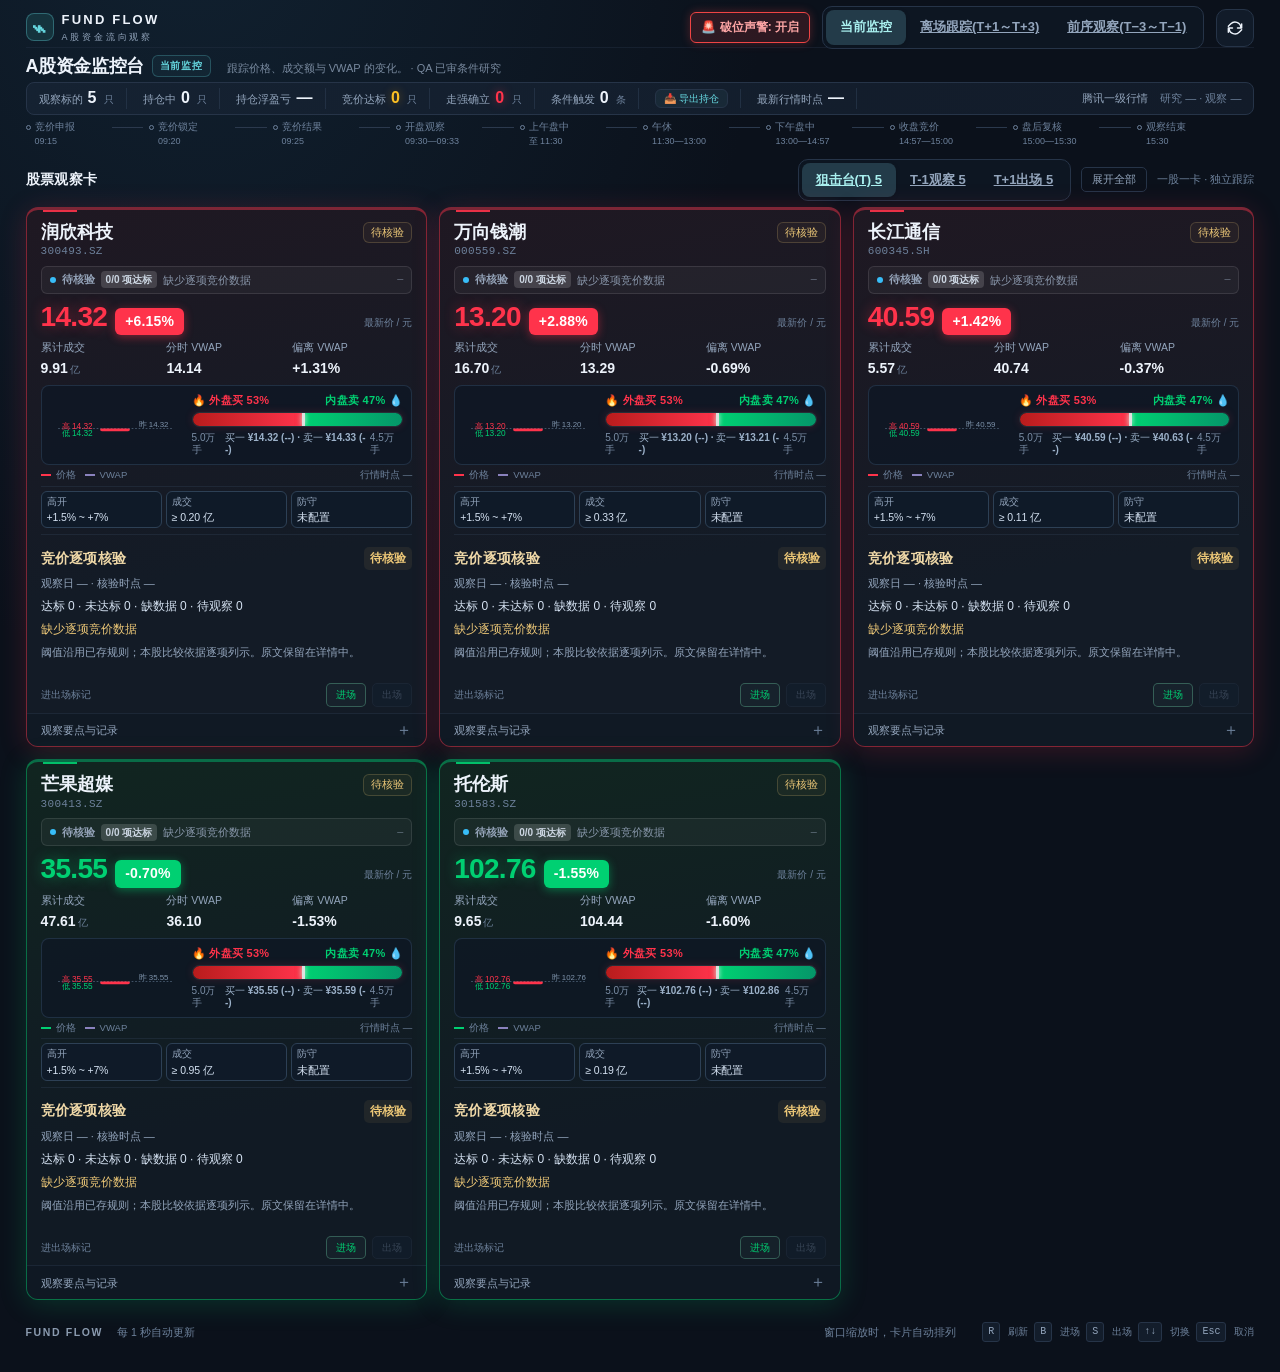
==== commit 0c3a4356: "feat: publish T-3 to T+3 observation and exit validation pages" ====
--- a/index.html
+++ b/index.html
@@ -20,8 +20,8 @@
         <button id="alarm-sound-toggle" class="alarm-sound-btn enabled" type="button" title="点击切换破位警报音">🚨 破位声警: 开启</button>
         <div class="mode-switch" role="group" aria-label="查看模式">
           <button id="live-mode" class="mode-button selected" type="button" aria-pressed="true">当前监控</button>
-          <a class="mode-button" href="./exit-watch.html">出场监控(T+1)</a>
-          <a class="mode-button" href="./sector-watch.html">板块观察(T-3)</a>
+          <a class="mode-button" href="./exit-watch.html">离场跟踪(T+1～T+3)</a>
+          <a class="mode-button" href="./sector-watch.html">前序观察(T−3～T−1)</a>
           </div>
         <button id="refresh-button" class="icon-button" type="button" aria-label="刷新当前监控" title="刷新当前监控"><svg viewBox="0 0 24 24" fill="none" aria-hidden="true"><path d="M20 7v5h-5M4 17v-5h5M19 11a7 7 0 0 0-12-4L4 10m16 4-3 3A7 7 0 0 1 5 13"/></svg></button>
       </div>
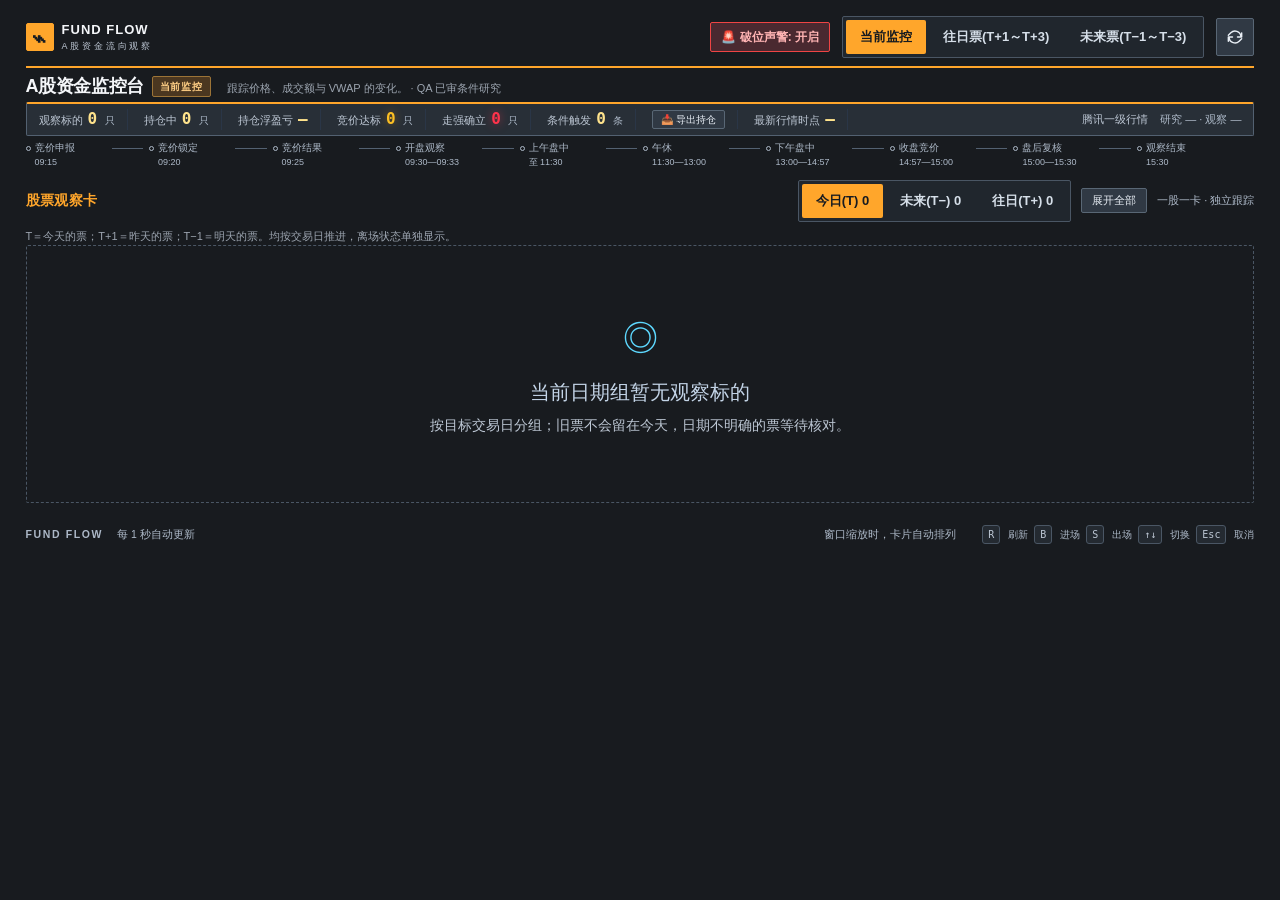
==== commit 8faa9bde: "fix: use today-based T stock cohorts across website" ====
--- a/index.html
+++ b/index.html
@@ -9,8 +9,9 @@
   <meta name="color-scheme" content="dark">
   <title>A股资金监控台</title>
   <link rel="icon" href="data:,">
-  <link rel="stylesheet" href="./sniper.css?v=20261111_v14">
-  <script src="./sniper.js?v=20261111_v14" defer></script>
+  <link rel="stylesheet" href="./sniper.css?v=20261111_terminal2">
+  <script src="./lifecycle-model.js?v=20261111_cohort1" defer></script>
+  <script src="./sniper.js?v=20261111_cohort1" defer></script>
 </head>
 <body data-signal-boundary="not_a_trading_signal">
   <div class="page-shell">
@@ -20,8 +21,8 @@
         <button id="alarm-sound-toggle" class="alarm-sound-btn enabled" type="button" title="点击切换破位警报音">🚨 破位声警: 开启</button>
         <div class="mode-switch" role="group" aria-label="查看模式">
           <button id="live-mode" class="mode-button selected" type="button" aria-pressed="true">当前监控</button>
-          <a class="mode-button" href="./exit-watch.html">离场跟踪(T+1～T+3)</a>
-          <a class="mode-button" href="./sector-watch.html">前序观察(T−3～T−1)</a>
+          <a class="mode-button" href="./exit-watch.html">往日票(T+1～T+3)</a>
+          <a class="mode-button" href="./sector-watch.html">未来票(T−1～T−3)</a>
           </div>
         <button id="refresh-button" class="icon-button" type="button" aria-label="刷新当前监控" title="刷新当前监控"><svg viewBox="0 0 24 24" fill="none" aria-hidden="true"><path d="M20 7v5h-5M4 17v-5h5M19 11a7 7 0 0 0-12-4L4 10m16 4-3 3A7 7 0 0 1 5 13"/></svg></button>
       </div>
@@ -58,7 +59,8 @@
       </section>
 
       <section class="watchlist" aria-labelledby="watchlist-title">
-        <div class="section-heading"><h2 id="watchlist-title">股票观察卡</h2><span style="display:flex;gap:10px;align-items:center"><span class="mode-switch" role="group" aria-label="战役时段页面"><a class="mode-button phase-tab" data-phase-filter="T-1_POSTMARKET" href="./sniper.html">狙击台(T)</a><a class="mode-button phase-tab" data-phase-filter="T-1_PM_WATCH" href="./t-minus1.html">T-1观察</a><a class="mode-button phase-tab" data-phase-filter="T+1_EXIT_DONE" href="./t-plus1.html">T+1出场</a></span><button id="toggle-all-details" class="toggle-all-btn" type="button" title="展开/折叠全部详情">展开全部</button><span id="list-caption">一股一卡 · 独立跟踪</span></span></div>
+        <div class="section-heading"><h2 id="watchlist-title">股票观察卡</h2><span style="display:flex;gap:10px;align-items:center"><span class="mode-switch" role="group" aria-label="战役时段页面"><a class="mode-button phase-tab" data-phase-filter="T-1_POSTMARKET" href="./sniper.html">今日(T)</a><a class="mode-button phase-tab" data-phase-filter="T-1_PM_WATCH" href="./sector-watch.html">未来(T−)</a><a class="mode-button phase-tab" data-phase-filter="T+1_EXIT_DONE" href="./exit-watch.html">往日(T+)</a></span><button id="toggle-all-details" class="toggle-all-btn" type="button" title="展开/折叠全部详情">展开全部</button><span id="list-caption">一股一卡 · 独立跟踪</span></span></div>
+        <p class="session-description">T＝今天的票；T+1＝昨天的票；T−1＝明天的票。均按交易日推进，离场状态单独显示。</p>
         <p id="feed-notice" class="feed-notice" role="status" hidden></p>
         <div id="stock-grid" class="stock-grid" aria-label="股票观察卡片"></div>
         <div id="empty-state" class="empty-state"><span class="empty-orbit" aria-hidden="true">◎</span><h3>正在载入观察名单</h3><p>QA 交接到达后，行情与原始观察条件会显示在每只股票的卡片里。</p></div>
--- a/sniper.css
+++ b/sniper.css
@@ -1232,3 +1232,30 @@
   box-shadow: 0 0 5px #ffffff;
   flex-shrink: 0;
 }
+
+
+/* Professional terminal palette shared visually with the lifecycle views. */
+:root{--bg:#181b1f;--panel:#242a31;--panel-raised:#303944;--line:#4a5664;--text:#f4f6f9;--muted:#bdc7d4;--subtle:#adb9c8;--cyan:#5ed9ff;--red:#ff3030;--green:#65e4a1;--yellow:#ffd16b;--accent:#ffa62b;--radius:2px}
+body{background:var(--bg)}
+.page-header{border-bottom:2px solid var(--accent)!important;min-height:56px!important;height:auto!important;padding:8px 0!important}
+.brand-mark{background:var(--accent);border-color:var(--accent);color:#171b20;border-radius:2px!important}.brand{letter-spacing:1px}.brand small{color:var(--muted)}
+.mode-switch{background:#20262d;border-color:#4a5664;border-radius:2px;gap:3px}.mode-button{border-radius:2px;text-decoration:none;color:#d6dfe9}.mode-button.selected{background:var(--accent);color:#171b20;box-shadow:none}.mode-button:hover:not(.selected){background:#39434f;color:#fff}
+.icon-button,.toggle-all-btn,.export-btn{border-radius:2px;background:#303944;border-color:#596775;color:#e8eef5}.icon-button:hover{background:#445262}
+.mode-label{border-radius:2px;color:#ffcf85;background:#4b3720;border-color:#9c7437}.session-description{color:#bdc7d4}
+.session-strip{background:#282f37;border-color:#536171;border-top:2px solid var(--accent);border-radius:2px!important}.session-stat{border-right-color:#536171}.session-stat strong{font-family:Consolas,monospace;color:#ffe38c}.session-stat strong.positive{color:var(--red)}.session-stat strong.negative{color:var(--green)}
+.phase-track li.active{color:var(--accent)}.phase-track li.active .step-dot{background:var(--accent);border-color:var(--accent)}.phase-track li:not(:last-child):after{background:#536171}
+.section-heading h2{color:var(--accent)}
+.stock-card,.stock-card.positive,.stock-card.negative{background:#242a31!important;border-radius:2px!important}
+.stock-card.positive:not(.defense-alarm-active):not(.conviction-surge):not(.conviction-strengthening):not(.auction-confirmed):not(.conviction-auction),.stock-card.negative:not(.defense-alarm-active):not(.conviction-surge):not(.conviction-strengthening):not(.auction-confirmed):not(.conviction-auction){box-shadow:none!important}
+.stock-name{color:#f5f7fa}.stock-code{color:#bdc7d4}.stock-status{border-radius:2px;background:#303944;border-color:#536171}
+.stock-price{font-family:Consolas,monospace;letter-spacing:0}.stock-price.positive{color:var(--red)!important;text-shadow:none!important}.stock-price.negative{color:var(--green)!important;text-shadow:none!important}
+.stock-change.positive{background:var(--red)!important;color:#080a0d!important;border-radius:2px!important;box-shadow:none!important}.stock-change.negative{background:var(--green)!important;color:#20242a!important;border-radius:2px!important;box-shadow:none!important}
+.metric strong{font-family:Consolas,monospace}.metric span,.chart-legend,.price-label{color:#bdc7d4}.chart-grid{stroke:#536171}.vwap-path{stroke:#b8a2f0}.chart-legend-items .vwap-key{border-color:#b8a2f0}
+.kline-energy-widget{background:#171d24;border-color:#465260;border-radius:2px}.energy-bar-header .buy-label{color:var(--red)}.energy-bar-header .sell-label{color:var(--green)}.energy-bar-footer,.energy-bar-footer .quote-b1a1{color:#bdc7d4}.energy-bar-track{border-radius:2px;box-shadow:none}.energy-bar-buy{background:var(--red);box-shadow:none}.energy-bar-sell{background:#49c78e;box-shadow:none}
+.mini-kline-svg [fill="#ff334b"]{fill:var(--red)}.mini-kline-svg [fill="#00d072"]{fill:var(--green)}.mini-kline-svg [stroke="#ff334b"]{stroke:var(--red)}.mini-kline-svg [stroke="#00d072"]{stroke:var(--green)}
+.condition-chip{background:#303944;border-color:#536171;border-radius:2px}.condition-chip strong{color:#eff3f8}.conditions,.auction-box{border-top-color:#465260}.auction-box h3{color:var(--accent)}
+.auction-evidence-table{background:#202730;border-color:#536171;border-radius:2px}.auction-evidence-columns{background:#303944;color:#ffd16b}.auction-evidence-row{border-top-color:#465260}.auction-evidence-row:nth-child(odd){background:#2b333d}.auction-result,.auction-row-status{border-radius:2px}
+.hypothesis-preview,.review-state{background:#303944;color:#d6dfe9;border-radius:2px}.card-details{background:#202730;border-top-color:#536171}.card-details summary{color:#d0dae6}.event-list li{border-top-color:#465260}
+.manual-controls button{border-radius:2px}.manual-controls .entry-button:disabled,.manual-controls .exit-button:disabled{background:#252c34}.alarm-sound-btn{border-radius:2px}.alarm-sound-btn.enabled{background:#4a2930;color:#ffb4b4;box-shadow:none}
+.feed-notice{border-radius:2px;background:#403321;color:#ffda8c}.empty-state{border-radius:2px}footer,footer>span:first-child{color:#adb9c8}
+@media(max-width:720px){.header-actions{width:100%;flex-wrap:wrap}.header-actions .mode-switch{order:3;flex:1 0 100%;justify-content:space-between}.header-actions .mode-button{font-size:11px;padding:7px 6px}.header-actions .icon-button{margin-left:auto}.section-heading{flex-wrap:wrap;gap:8px}.section-heading>span{min-width:0;max-width:100%;flex-wrap:wrap}.phase-track{overflow-x:auto}.kline-mini-col{width:95px}.kline-energy-widget{gap:6px}}
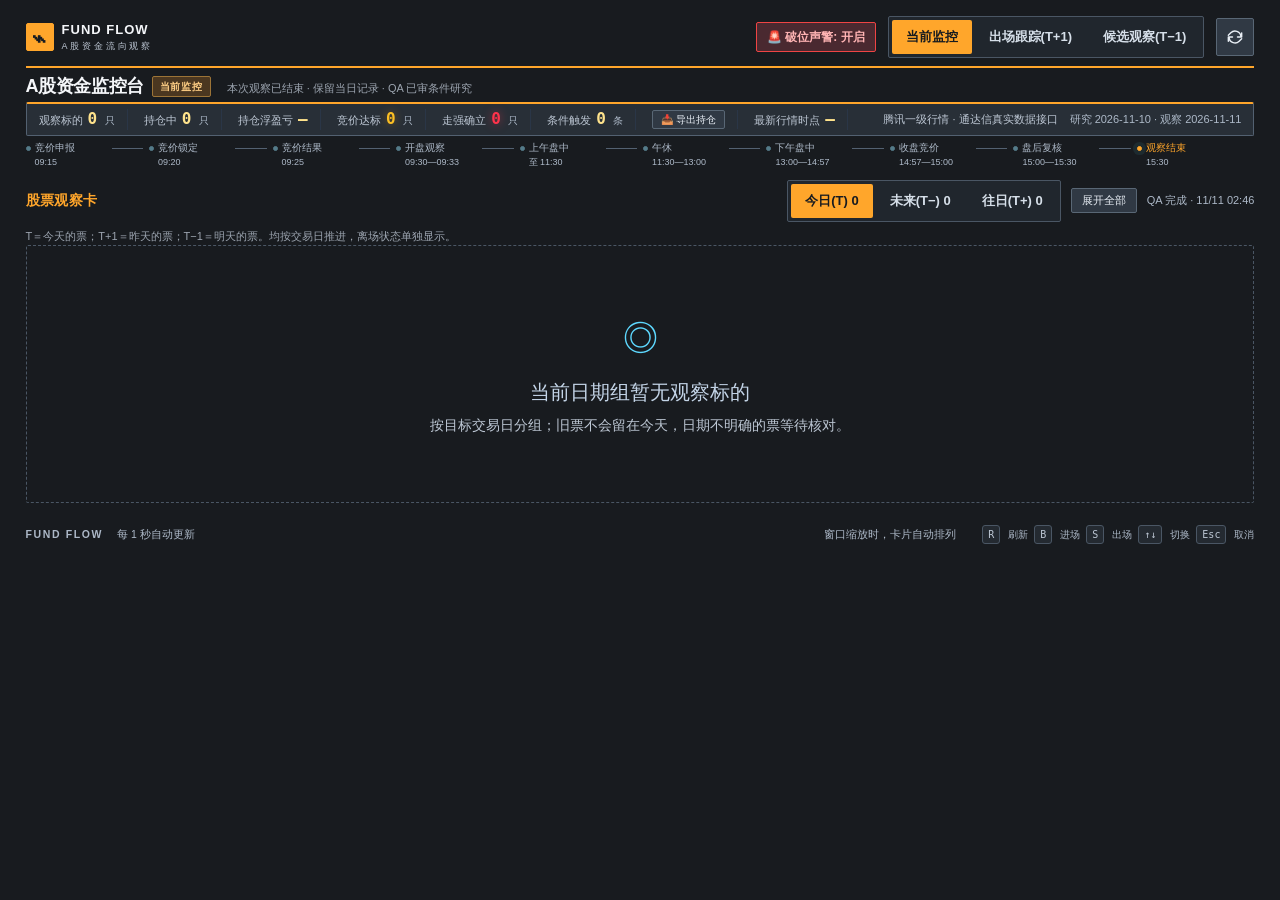
==== commit f15e9f56: "sync: 2026-11-11 20:48:53 (6 verified stocks handoff)" ====
--- a/index.html
+++ b/index.html
@@ -21,8 +21,8 @@
         <button id="alarm-sound-toggle" class="alarm-sound-btn enabled" type="button" title="点击切换破位警报音">🚨 破位声警: 开启</button>
         <div class="mode-switch" role="group" aria-label="查看模式">
           <button id="live-mode" class="mode-button selected" type="button" aria-pressed="true">当前监控</button>
-          <a class="mode-button" href="./exit-watch.html">往日票(T+1～T+3)</a>
-          <a class="mode-button" href="./sector-watch.html">未来票(T−1～T−3)</a>
+          <a class="mode-button" href="./t-plus1.html">出场跟踪(T+1)</a>
+          <a class="mode-button" href="./t-minus1.html">候选观察(T−1)</a>
           </div>
         <button id="refresh-button" class="icon-button" type="button" aria-label="刷新当前监控" title="刷新当前监控"><svg viewBox="0 0 24 24" fill="none" aria-hidden="true"><path d="M20 7v5h-5M4 17v-5h5M19 11a7 7 0 0 0-12-4L4 10m16 4-3 3A7 7 0 0 1 5 13"/></svg></button>
       </div>
@@ -59,7 +59,7 @@
       </section>
 
       <section class="watchlist" aria-labelledby="watchlist-title">
-        <div class="section-heading"><h2 id="watchlist-title">股票观察卡</h2><span style="display:flex;gap:10px;align-items:center"><span class="mode-switch" role="group" aria-label="战役时段页面"><a class="mode-button phase-tab" data-phase-filter="T-1_POSTMARKET" href="./sniper.html">今日(T)</a><a class="mode-button phase-tab" data-phase-filter="T-1_PM_WATCH" href="./sector-watch.html">未来(T−)</a><a class="mode-button phase-tab" data-phase-filter="T+1_EXIT_DONE" href="./exit-watch.html">往日(T+)</a></span><button id="toggle-all-details" class="toggle-all-btn" type="button" title="展开/折叠全部详情">展开全部</button><span id="list-caption">一股一卡 · 独立跟踪</span></span></div>
+        <div class="section-heading"><h2 id="watchlist-title">股票观察卡</h2><span style="display:flex;gap:10px;align-items:center"><span class="mode-switch" role="group" aria-label="战役时段页面"><a class="mode-button phase-tab" data-phase-filter="T-1_POSTMARKET" href="./sniper.html">今日(T)</a><a class="mode-button phase-tab" data-phase-filter="T-1_PM_WATCH" href="./t-minus1.html">候选(T−1)</a><a class="mode-button phase-tab" data-phase-filter="T+1_EXIT_DONE" href="./t-plus1.html">出场(T+1)</a></span><button id="toggle-all-details" class="toggle-all-btn" type="button" title="展开/折叠全部详情">展开全部</button><span id="list-caption">一股一卡 · 独立跟踪</span></span></div>
         <p class="session-description">T＝今天的票；T+1＝昨天的票；T−1＝明天的票。均按交易日推进，离场状态单独显示。</p>
         <p id="feed-notice" class="feed-notice" role="status" hidden></p>
         <div id="stock-grid" class="stock-grid" aria-label="股票观察卡片"></div>
--- a/sniper.css
+++ b/sniper.css
@@ -1259,3 +1259,14 @@
 .manual-controls button{border-radius:2px}.manual-controls .entry-button:disabled,.manual-controls .exit-button:disabled{background:#252c34}.alarm-sound-btn{border-radius:2px}.alarm-sound-btn.enabled{background:#4a2930;color:#ffb4b4;box-shadow:none}
 .feed-notice{border-radius:2px;background:#403321;color:#ffda8c}.empty-state{border-radius:2px}footer,footer>span:first-child{color:#adb9c8}
 @media(max-width:720px){.header-actions{width:100%;flex-wrap:wrap}.header-actions .mode-switch{order:3;flex:1 0 100%;justify-content:space-between}.header-actions .mode-button{font-size:11px;padding:7px 6px}.header-actions .icon-button{margin-left:auto}.section-heading{flex-wrap:wrap;gap:8px}.section-heading>span{min-width:0;max-width:100%;flex-wrap:wrap}.phase-track{overflow-x:auto}.kline-mini-col{width:95px}.kline-energy-widget{gap:6px}}
+
+/* T-1/T+1 分页补充样式 (2026-11-11) */
+.sector-watch{margin:26px 0;padding:18px 20px;border:1px solid #2b3c5280;border-radius:14px;background:#101c2b66}
+.sector-watch h2{font-size:15px;margin:0 0 12px;color:var(--cyan,#65d6de)}
+.sector-table{width:100%;border-collapse:collapse;font-size:12px}
+.sector-table th,.sector-table td{padding:6px 10px;text-align:left;border-bottom:1px solid #2b3c5240;white-space:nowrap}
+.sector-table th{color:var(--subtle,#8b9bb0);font-weight:600}
+.gap-note,.boundary-note{font-size:11px;color:var(--subtle,#8b9bb0);margin:6px 0 0}
+.boundary-note{letter-spacing:.5px}
+.chart-empty{font-size:11px;color:var(--subtle,#8b9bb0)}
+.stock-chart{width:100%;height:64px;display:block}
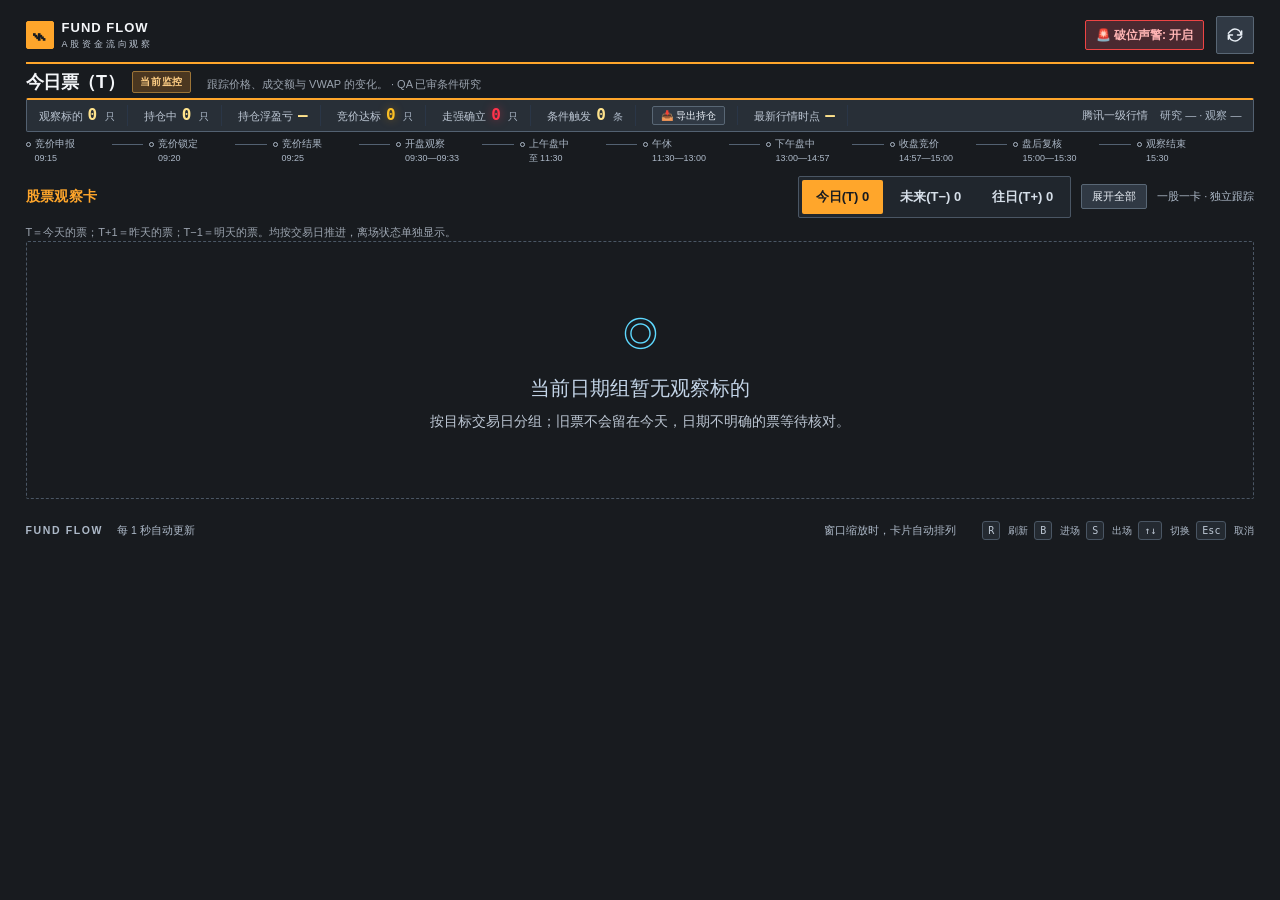
==== commit 1039cc21: "fix: separate today future and past cards by trading dates" ====
--- a/index.html
+++ b/index.html
@@ -7,11 +7,11 @@
   <meta http-equiv="Expires" content="0">
   <meta name="viewport" content="width=device-width, initial-scale=1">
   <meta name="color-scheme" content="dark">
-  <title>A股资金监控台</title>
+  <title>今日票（T） · A股资金监控台</title>
   <link rel="icon" href="data:,">
   <link rel="stylesheet" href="./sniper.css?v=20261111_terminal2">
-  <script src="./lifecycle-model.js?v=20261111_cohort1" defer></script>
-  <script src="./sniper.js?v=20261111_cohort1" defer></script>
+  <script src="./lifecycle-model.js?v=20261112_dates5" defer></script>
+  <script src="./sniper.js?v=20261112_dates5" defer></script>
 </head>
 <body data-signal-boundary="not_a_trading_signal">
   <div class="page-shell">
@@ -19,11 +19,6 @@
       <div class="brand"><span class="brand-mark" aria-hidden="true">⌁</span><span>FUND FLOW<small>A股资金流向观察</small></span></div>
       <div class="header-actions">
         <button id="alarm-sound-toggle" class="alarm-sound-btn enabled" type="button" title="点击切换破位警报音">🚨 破位声警: 开启</button>
-        <div class="mode-switch" role="group" aria-label="查看模式">
-          <button id="live-mode" class="mode-button selected" type="button" aria-pressed="true">当前监控</button>
-          <a class="mode-button" href="./t-plus1.html">出场跟踪(T+1)</a>
-          <a class="mode-button" href="./t-minus1.html">候选观察(T−1)</a>
-          </div>
         <button id="refresh-button" class="icon-button" type="button" aria-label="刷新当前监控" title="刷新当前监控"><svg viewBox="0 0 24 24" fill="none" aria-hidden="true"><path d="M20 7v5h-5M4 17v-5h5M19 11a7 7 0 0 0-12-4L4 10m16 4-3 3A7 7 0 0 1 5 13"/></svg></button>
       </div>
     </header>
@@ -31,7 +26,7 @@
     <main>
       <section class="overview" aria-labelledby="page-title">
         <div class="overview-heading">
-          <div><h1 id="page-title">A股资金监控台<span id="mode-label" class="mode-label">当前监控</span></h1><p id="session-description" class="session-description">正在载入观察名单与最新行情。</p></div>
+          <div><h1 id="page-title">今日票（T）<span id="mode-label" class="mode-label">当前监控</span></h1><p id="session-description" class="session-description">按目标交易日展示；离场状态单独显示。</p></div>
           </div>
         <div class="session-strip">
           <div class="session-stat"><span>观察标的</span><strong id="stock-count">—</strong><small>只</small></div>
@@ -59,7 +54,7 @@
       </section>
 
       <section class="watchlist" aria-labelledby="watchlist-title">
-        <div class="section-heading"><h2 id="watchlist-title">股票观察卡</h2><span style="display:flex;gap:10px;align-items:center"><span class="mode-switch" role="group" aria-label="战役时段页面"><a class="mode-button phase-tab" data-phase-filter="T-1_POSTMARKET" href="./sniper.html">今日(T)</a><a class="mode-button phase-tab" data-phase-filter="T-1_PM_WATCH" href="./t-minus1.html">候选(T−1)</a><a class="mode-button phase-tab" data-phase-filter="T+1_EXIT_DONE" href="./t-plus1.html">出场(T+1)</a></span><button id="toggle-all-details" class="toggle-all-btn" type="button" title="展开/折叠全部详情">展开全部</button><span id="list-caption">一股一卡 · 独立跟踪</span></span></div>
+        <div class="section-heading"><h2 id="watchlist-title">股票观察卡</h2><span style="display:flex;gap:10px;align-items:center"><span class="mode-switch" role="group" aria-label="战役时段页面"><a class="mode-button phase-tab" data-phase-filter="T-1_POSTMARKET" href="./sniper.html">今日(T)</a><a class="mode-button phase-tab" data-phase-filter="T-1_PM_WATCH" href="./t-minus1.html">未来(T−)</a><a class="mode-button phase-tab" data-phase-filter="T+1_EXIT_DONE" href="./t-plus1.html">往日(T+)</a></span><button id="toggle-all-details" class="toggle-all-btn" type="button" title="展开/折叠全部详情">展开全部</button><span id="list-caption">一股一卡 · 独立跟踪</span></span></div>
         <p class="session-description">T＝今天的票；T+1＝昨天的票；T−1＝明天的票。均按交易日推进，离场状态单独显示。</p>
         <p id="feed-notice" class="feed-notice" role="status" hidden></p>
         <div id="stock-grid" class="stock-grid" aria-label="股票观察卡片"></div>
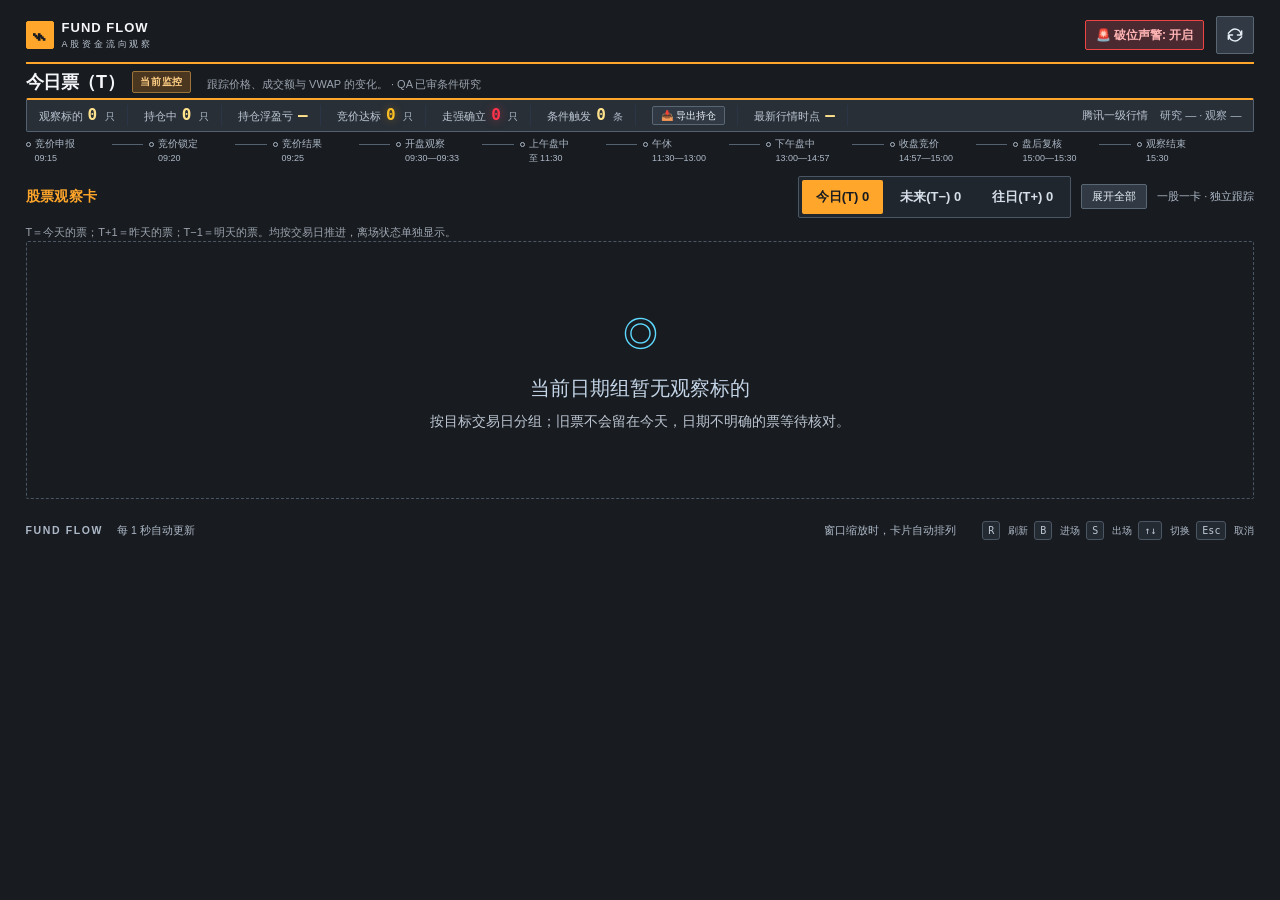
==== commit 336b93ab: "fix: sort T- and T+ cards nearest-to-T first (user-authorized 2026-11-13) before/after views sorted " ====
--- a/index.html
+++ b/index.html
@@ -11,7 +11,7 @@
   <link rel="icon" href="data:,">
   <link rel="stylesheet" href="./sniper.css?v=20261111_terminal2">
   <script src="./lifecycle-model.js?v=20261112_dates5" defer></script>
-  <script src="./sniper.js?v=20261112_dates5" defer></script>
+  <script src="./sniper.js?v=20261113_sort_cohort" defer></script>
 </head>
 <body data-signal-boundary="not_a_trading_signal">
   <div class="page-shell">
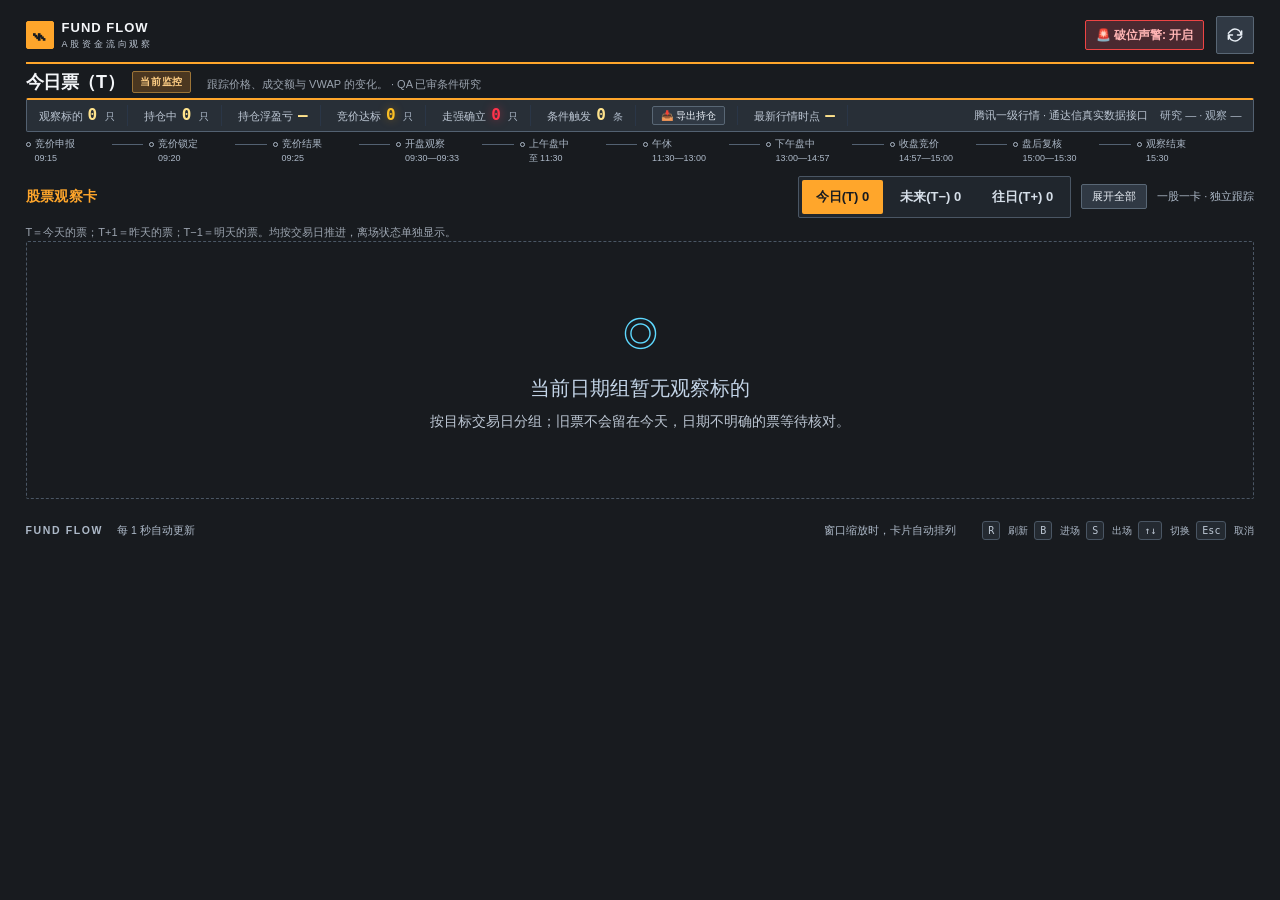
==== commit 2de85905: "sync: 2026-11-18 08:18:42 (6 verified stocks handoff)" ====
--- a/index.html
+++ b/index.html
@@ -11,7 +11,7 @@
   <link rel="icon" href="data:,">
   <link rel="stylesheet" href="./sniper.css?v=20261111_terminal2">
   <script src="./lifecycle-model.js?v=20261112_dates5" defer></script>
-  <script src="./sniper.js?v=20261113_sort_cohort" defer></script>
+  <script src="./sniper.js?v=20261118_fb_today" defer></script>
 </head>
 <body data-signal-boundary="not_a_trading_signal">
   <div class="page-shell">
